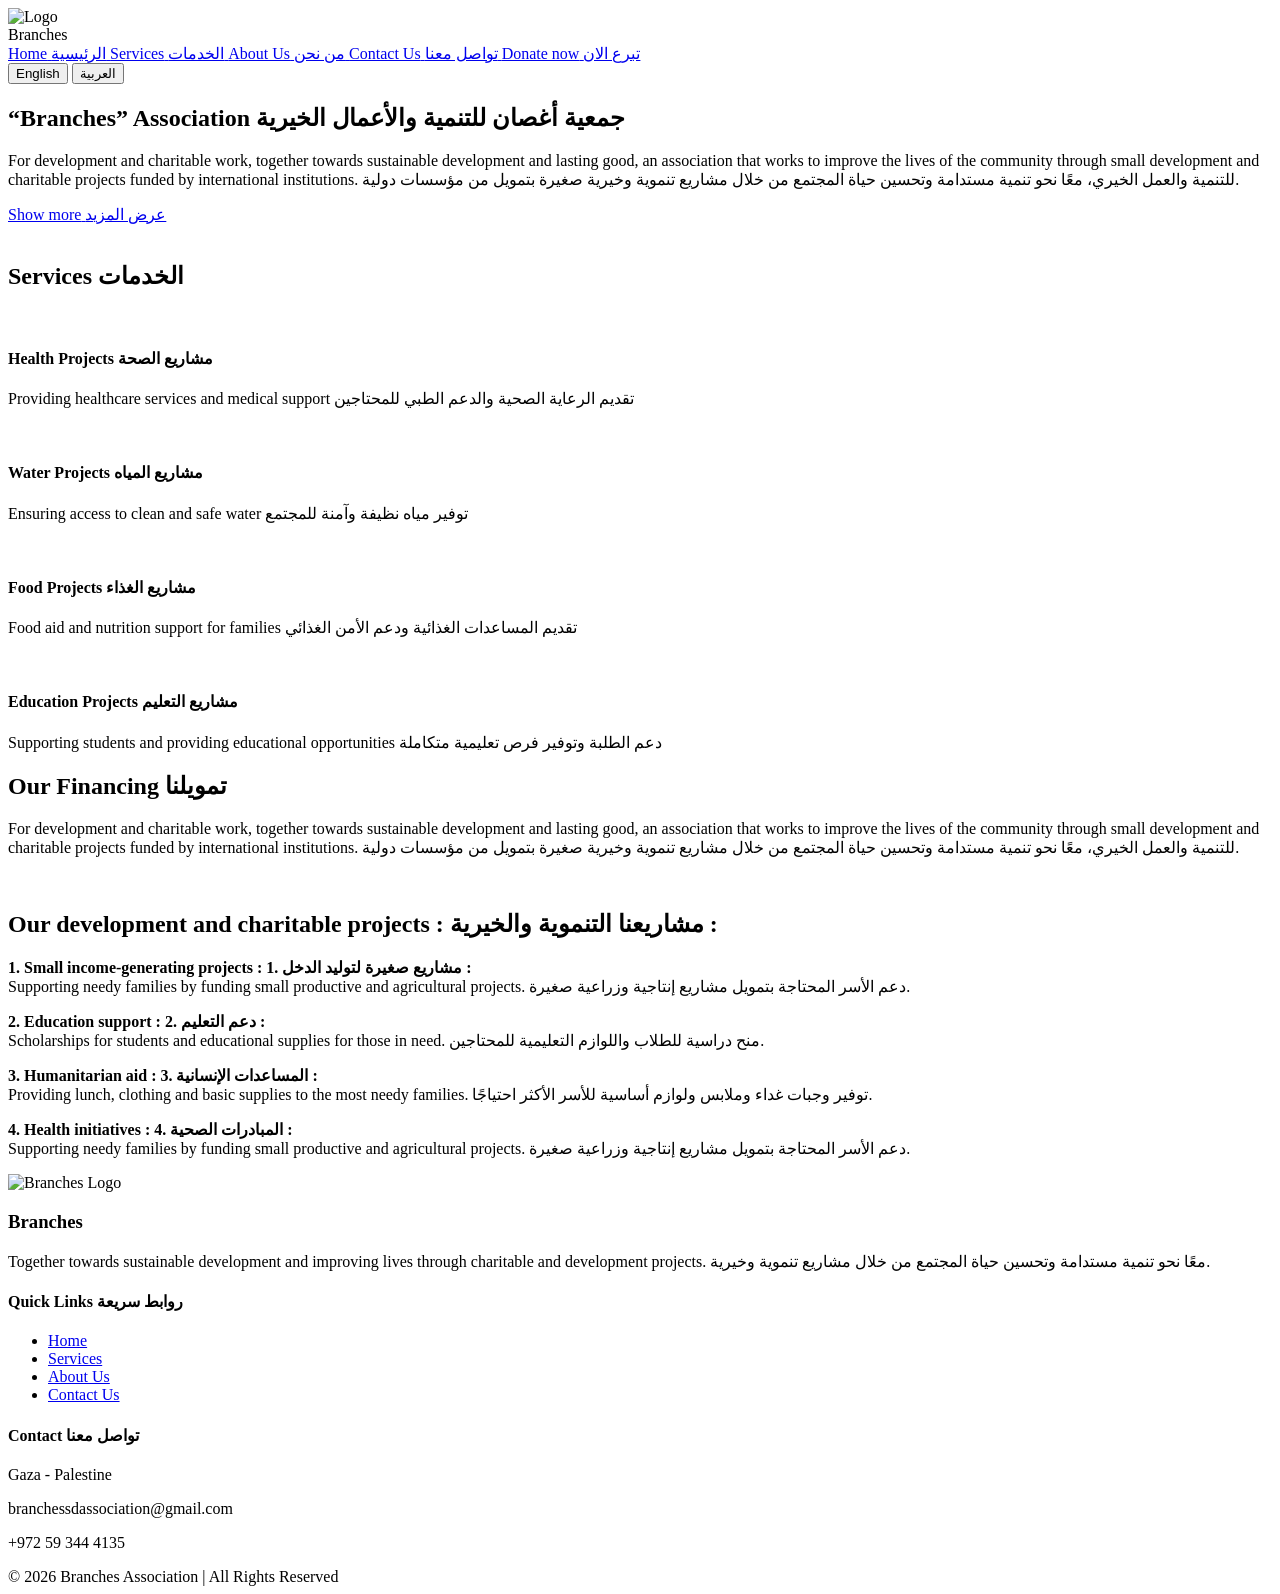
==== index.html @ fd6f0375 "Add files via upload" ====
<!DOCTYPE html>
<html lang="en">
<head>
  <meta charset="UTF-8">
  <title>Branches Association</title>
  <meta name="viewport" content="width=device-width, initial-scale=1.0">
  <meta name="description" content="For development and charitable work, together towards sustainable development and improving lives.">

  <link href="https://fonts.googleapis.com/css2?family=Poppins:wght@300;400;600&family=Cairo:wght@300;400;600&display=swap" rel="stylesheet">
  <link rel="stylesheet" href="./css/style.css">
  <link rel="stylesheet" href="./css/css.css">
</head>
<body>

 
  <header class="header">
    <div class="logo-area">
      <div class="logo-circle">
        <img src="./img/logo 3.png" alt="Logo">
      </div>
      <span class="site-name">Branches</span>
    </div>
    <nav>
      <a href="index.html">
        <span class="lang-en">Home</span>
        <span class="lang-ar">الرئيسية</span>
      </a>
      <a href="services.html">
        <span class="lang-en">Services</span>
        <span class="lang-ar">الخدمات</span>
      </a>
      <a href="AboutUs.html">
        <span class="lang-en">About Us</span>
        <span class="lang-ar">من نحن</span>
      </a>
      <a href="contacts.html">
        <span class="lang-en">Contact Us</span>
        <span class="lang-ar">تواصل معنا</span>
      </a>
      <a href="https://goto.gg/f/87057" target="_blank">
        <span class="lang-en">Donate now</span>
        <span class="lang-ar">تبرع الان</span>

      </a>
    </nav>
    <div class="header-btns">
      <button onclick="setLang('en')">English</button>
      <button onclick="setLang('ar')">العربية</button>
    </div>
  </header>


  <section class="hero">
    <div class="hero-text">
      <h1>
        <span class="lang-en">“Branches” Association</span>
        <span class="lang-ar">جمعية أغصان للتنمية والأعمال الخيرية</span>
      </h1>
      <p>
        <span class="lang-en">
          For development and charitable work, together towards sustainable development and lasting good, an association that works to improve the lives of the community through small development and charitable projects funded by international institutions.
        </span>
        <span class="lang-ar">
          للتنمية والعمل الخيري، معًا نحو تنمية مستدامة وتحسين حياة المجتمع من خلال مشاريع تنموية وخيرية صغيرة بتمويل من مؤسسات دولية.
        </span>
      </p>
      <div class="button">
        <a href="AboutUs.html">
          <span class="lang-en">Show more</span>
          <span class="lang-ar">عرض المزيد</span>
        </a>
      </div>
    </div>
    <div class="hero-img">
      <img src="img/ph7.png" alt="">
    </div>
  </section>

 
  <section class="services">
    <h2>
      <span class="lang-en">Services</span>
      <span class="lang-ar">الخدمات</span>
    </h2>
  <div class="service-grid">
    <div class="service-card">
      <img src="./img/health.png" alt="">
      
        <h4>
          <span class="lang-en">Health Projects</span>
          <span class="lang-ar">مشاريع الصحة</span>
        </h4>
        <p>
          <span class="lang-en">Providing healthcare services and medical support</span>
          <span class="lang-ar">تقديم الرعاية الصحية والدعم الطبي للمحتاجين</span>
        </p>
      
      </div>
    
      <div class="service-card">
        <img src="./img/hq720.jpg" alt="">
      
        <h4>
          <span class="lang-en">Water Projects</span>
          <span class="lang-ar">مشاريع المياه</span>
        </h4>
        <p>
          <span class="lang-en">Ensuring access to clean and safe water</span>
          <span class="lang-ar">توفير مياه نظيفة وآمنة للمجتمع</span>
        </p>
      
      </div>

      <div class="service-card">
        <img src="./img/ph2.png" alt="">
      
        <h4>
          <span class="lang-en">Food Projects</span>
          <span class="lang-ar">مشاريع الغذاء</span>
        </h4>
        <p>
          <span class="lang-en">Food aid and nutrition support for families</span>
          <span class="lang-ar">تقديم المساعدات الغذائية ودعم الأمن الغذائي</span>
        </p>
      
      </div>

      <div class="service-card">
        <img src="./img/edu_img.png" alt="">
      
        <h4>
          <span class="lang-en">Education Projects</span>
          <span class="lang-ar">مشاريع التعليم</span>
        </h4>
        <p>
          <span class="lang-en">Supporting students and providing educational opportunities</span>
          <span class="lang-ar">دعم الطلبة وتوفير فرص تعليمية متكاملة</span>
        </p>
      
      </div>
    </div>
  </section>


  <section class="financing">
    <div class="fin-text">
      <h2>
        <span class="lang-en">Our Financing</span>
        <span class="lang-ar">تمويلنا</span>
      </h2>
      <p>
        <span class="lang-en">For development and charitable work, together towards sustainable development and lasting good, an association that works to improve the lives of the community through small development and charitable projects funded by international institutions.</span>
        <span class="lang-ar">للتنمية والعمل الخيري، معًا نحو تنمية مستدامة وتحسين حياة المجتمع من خلال مشاريع تنموية وخيرية صغيرة بتمويل من مؤسسات دولية.</span>
      </p>
    </div>
    <div class="fin-img">
      <img src="img/ph7.png" class="circle-img" alt="">
    </div>
  </section>

  
  

  
  <section class="projects-section">
    <h2>
      <span class="lang-en">Our development and charitable projects :</span>
      <span class="lang-ar">مشاريعنا التنموية والخيرية :</span>
    </h2>
    <div class="projects">
      <div class="project-box left">
        <p>
          <strong>
            <span class="lang-en">1. Small income-generating projects :</span>
            <span class="lang-ar">1. مشاريع صغيرة لتوليد الدخل :</span>
          </strong><br>
          <span class="lang-en">Supporting needy families by funding small productive and agricultural projects.</span>
          <span class="lang-ar">دعم الأسر المحتاجة بتمويل مشاريع إنتاجية وزراعية صغيرة.</span>
        </p>
      </div>

      <div class="project-box right">
        <p>
          <strong>
            <span class="lang-en">2. Education support :</span>
            <span class="lang-ar">2. دعم التعليم :</span>
          </strong><br>
          <span class="lang-en">Scholarships for students and educational supplies for those in need.</span>
          <span class="lang-ar">منح دراسية للطلاب واللوازم التعليمية للمحتاجين.</span>
        </p>
      </div>

      <div class="project-box left">
        <p>
          <strong>
            <span class="lang-en">3. Humanitarian aid :</span>
            <span class="lang-ar">3. المساعدات الإنسانية :</span>
          </strong><br>
          <span class="lang-en">Providing lunch, clothing and basic supplies to the most needy families.</span>
          <span class="lang-ar">توفير وجبات غداء وملابس ولوازم أساسية للأسر الأكثر احتياجًا.</span>
        </p>
      </div>

      <div class="project-box right">
        <p>
          <strong>
            <span class="lang-en">4. Health initiatives :</span>
            <span class="lang-ar">4. المبادرات الصحية :</span>
          </strong><br>
          <span class="lang-en">Supporting needy families by funding small productive and agricultural projects.</span>
          <span class="lang-ar">دعم الأسر المحتاجة بتمويل مشاريع إنتاجية وزراعية صغيرة.</span>
        </p>
      </div>
    </div>
  </section>

<footer class="main-footer">

  <div class="footer-container">

    <!-- Logo & About -->
    <div class="footer-col">
      <div class="footer-logo">
        <img src="./img/logo 3.png" alt="Branches Logo">
        <h3>Branches</h3>
      </div>
      <p>
        <span class="lang-en">
          Together towards sustainable development and improving lives through charitable and development projects.
        </span>
        <span class="lang-ar">
          معًا نحو تنمية مستدامة وتحسين حياة المجتمع من خلال مشاريع تنموية وخيرية.
        </span>
      </p>
    </div>

    <!-- Quick Links -->
    <div class="footer-col">
      <h4>
        <span class="lang-en">Quick Links</span>
        <span class="lang-ar">روابط سريعة</span>
      </h4>
      <ul>
        <li><a href="index.html">Home</a></li>
        <li><a href="services.html">Services</a></li>
        <li><a href="AboutUs.html">About Us</a></li>
        <li><a href="contacts.html">Contact Us</a></li>
      </ul>
    </div>

    <!-- Contact Info -->
    <div class="footer-col">
      <h4>
        <span class="lang-en">Contact</span>
        <span class="lang-ar">تواصل معنا</span>
      </h4>
      <p>Gaza - Palestine</p>
      <p>branchessdassociation@gmail.com</p>
      <p>+972 59 344 4135</p>
    </div>

   

  
  <div class="footer-bottom">
    © 2026 Branches Association | All Rights Reserved
  </div>

</footer>

  <script src="./js/lang.js"></script>
</body>
</html>
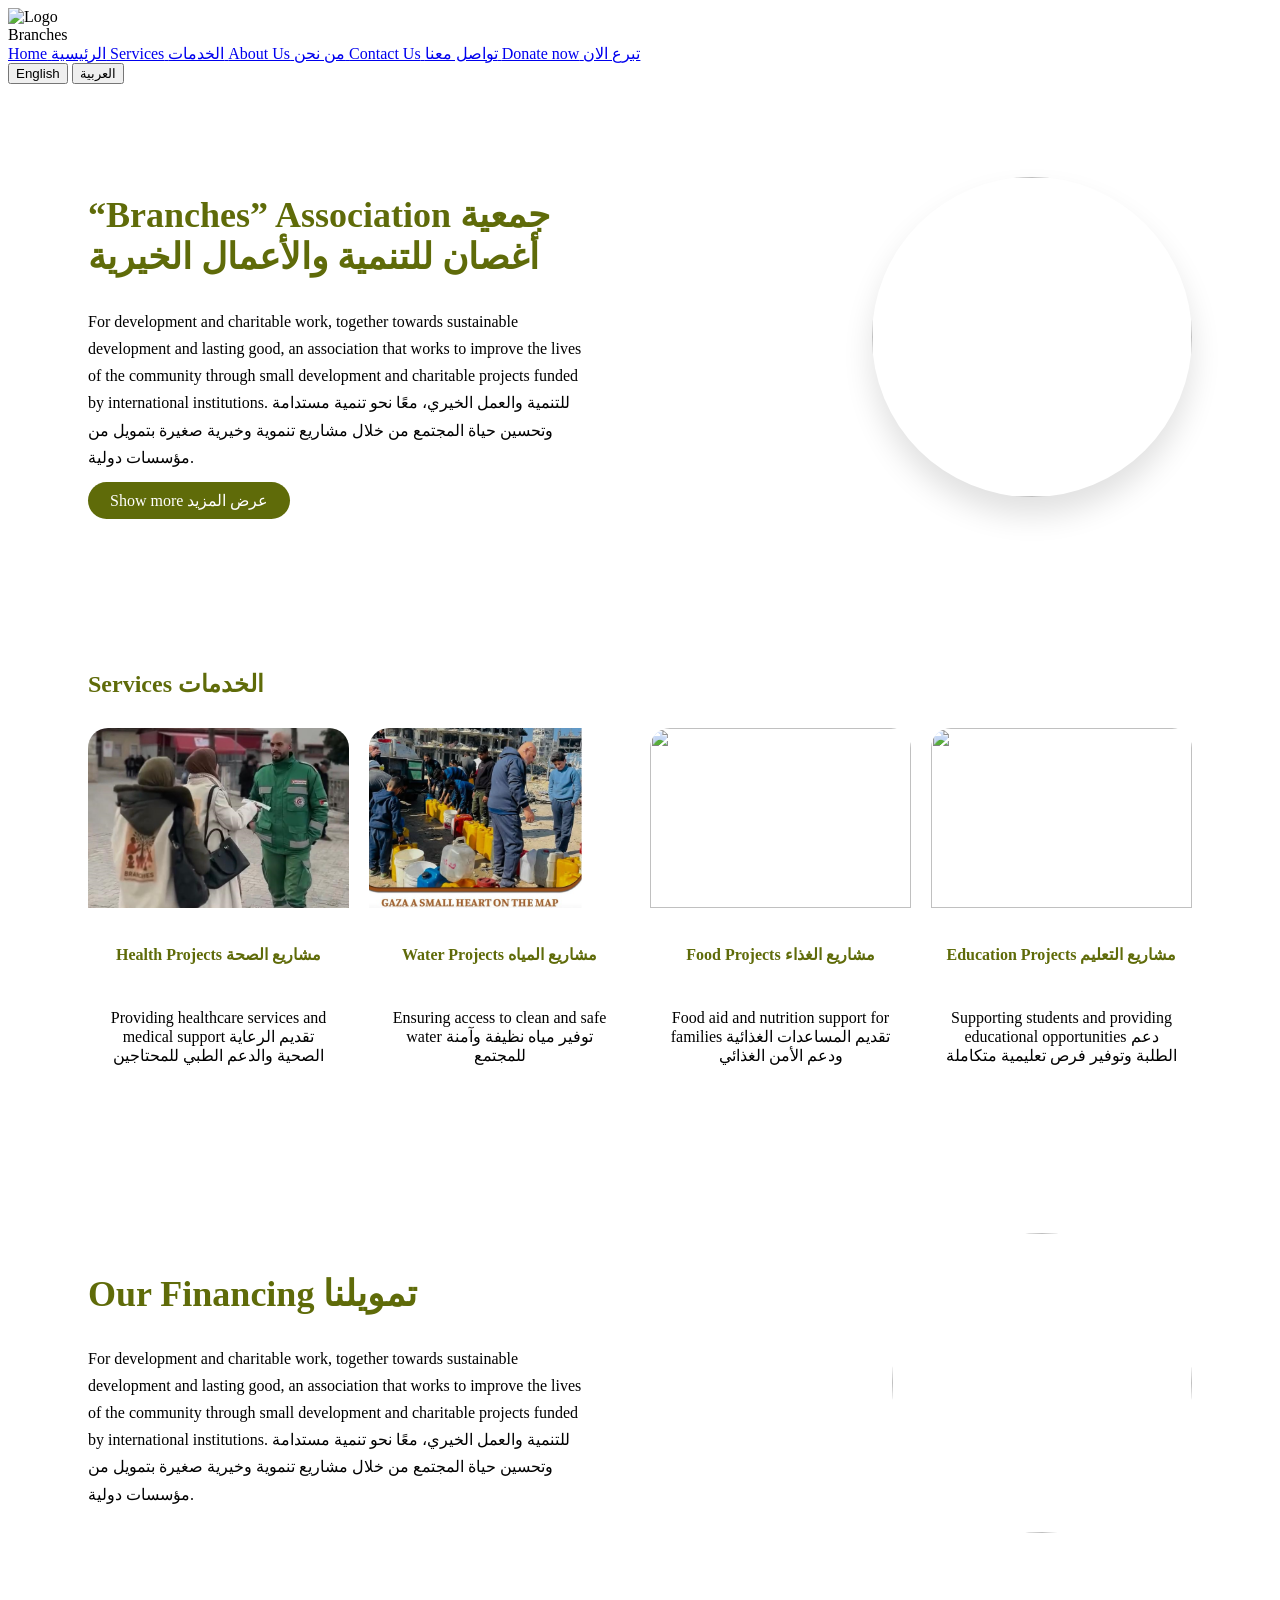
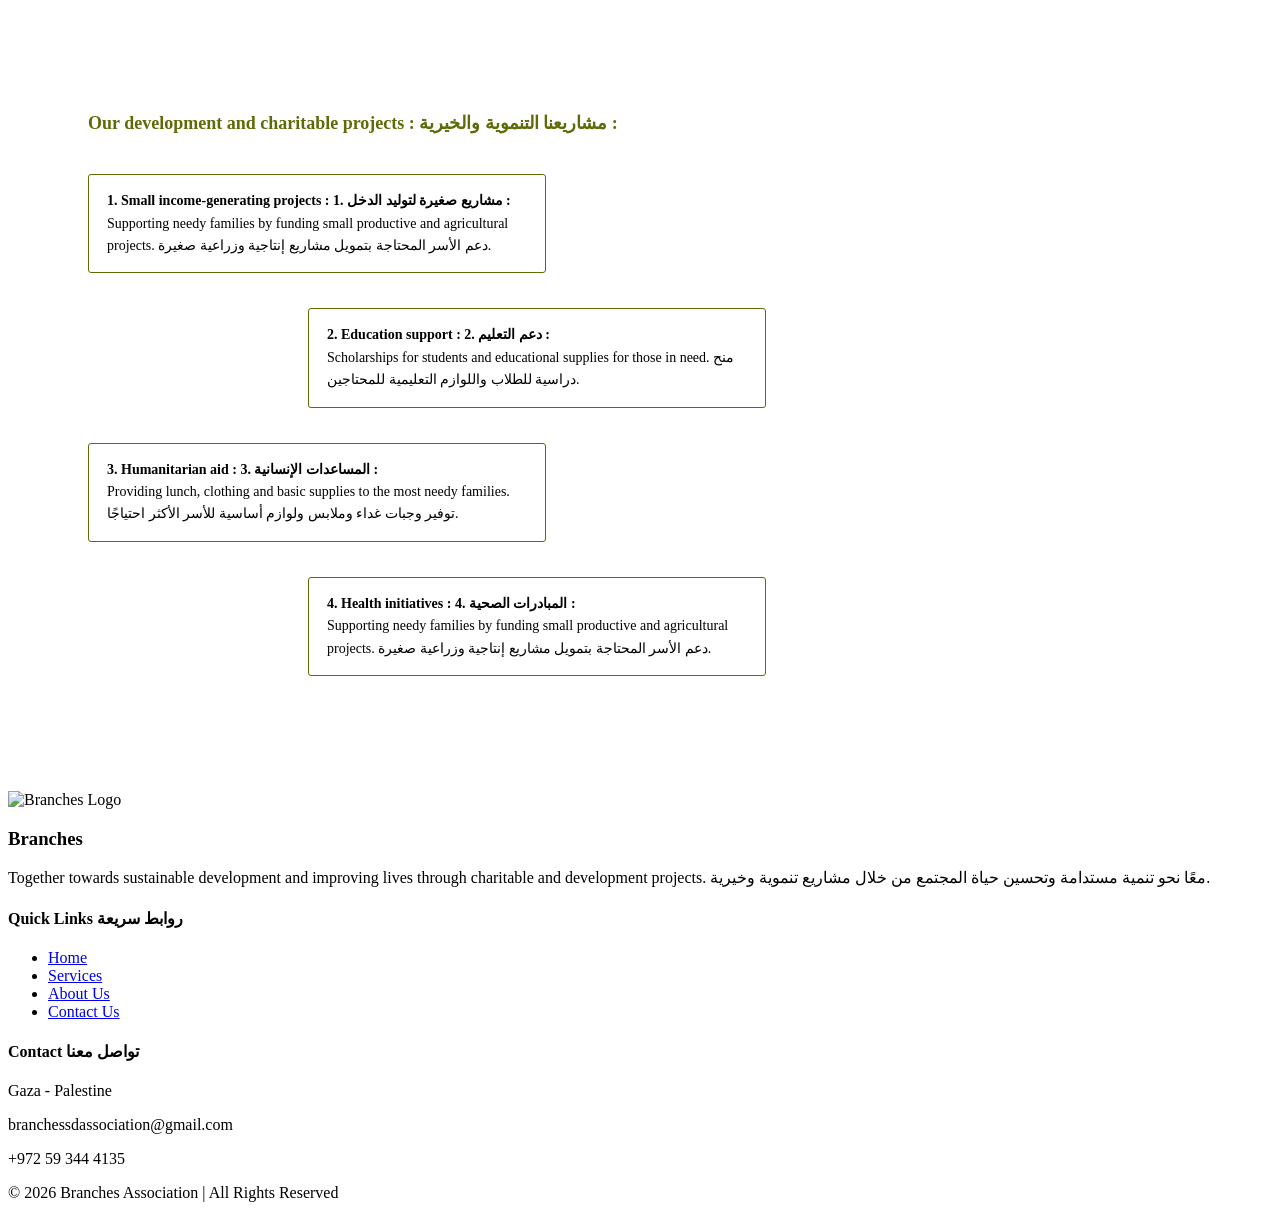
==== commit 7f1b40d7: "Update index.html" ====
--- a/index.html
+++ b/index.html
@@ -84,7 +84,7 @@
     </h2>
   <div class="service-grid">
     <div class="service-card">
-      <img src="./img/health.png" alt="">
+      <img src="./img/دكاترة.png" alt="">
       
         <h4>
           <span class="lang-en">Health Projects</span>
@@ -98,7 +98,7 @@
       </div>
     
       <div class="service-card">
-        <img src="./img/hq720.jpg" alt="">
+        <img src="./img/water.png" alt="">
       
         <h4>
           <span class="lang-en">Water Projects</span>
@@ -112,7 +112,7 @@
       </div>
 
       <div class="service-card">
-        <img src="./img/ph2.png" alt="">
+        <img src="./img/طرود.png" alt="">
       
         <h4>
           <span class="lang-en">Food Projects</span>
--- a/css/style.css
+++ b/css/style.css
@@ -0,0 +1,241 @@
+
+.hero {
+  display: flex;
+  justify-content: space-between;
+  align-items: center;
+  padding: 80px;
+}
+
+.hero-text {
+  width: 45%;
+}
+
+.hero-text h1 {
+  font-size: 36px;
+  color: #5F6B09;
+}
+.hero-img{
+  width: 48%;
+  display:flex;
+  justify-content:end;
+}
+
+.hero-img img{
+  width: 320px;
+  height: 320px;
+  border-radius: 50%;
+  object-fit: cover;
+  box-shadow: 0 18px 30px rgba(0,0,0,.12);
+}
+
+
+.hero-text p {
+  margin: 20px 0;
+  line-height: 1.7;
+}
+
+.hero-text button {
+  padding: 10px 22px;
+  background: #5F6B09;
+  color: #fff;
+  border: none;
+  border-radius: 25px;
+  cursor: pointer;
+}
+
+
+.services {
+  padding: 60px 80px;
+}
+
+.services h2 {
+  color: #5F6B09;
+  margin-bottom: 30px;
+}
+
+.services p {
+  padding: 12px;
+  text-align: center;
+}
+
+.service-grid {
+  display: grid;
+  grid-template-columns: repeat(4, 1fr);
+  gap: 20px;
+}
+
+.service-card {
+  background: #fff;
+  border-radius: 20px;
+  overflow: hidden;
+}
+
+.service-card img {
+  width: 100%;
+  height: 180px;
+  object-fit: cover;
+}
+
+.service-card h4 {
+  padding: 12px;
+  text-align: center;
+  color: #5F6B09;
+}
+.service-card:hover {
+  transform: translateY(-5px);
+}
+
+
+.financing {
+  display: flex;
+  justify-content: space-between;
+  align-items: center;
+  padding: 80px;
+  background: #fff;
+}
+
+.fin-text {
+  width: 45%;
+}
+
+.fin-text h2 {
+  font-size: 36px;
+  color: #5F6B09;
+}
+
+.fin-text p {
+  line-height: 1.7;
+  margin: 20px 0;
+}
+
+.fin-img img {
+  width: 300px;
+  height: 300px;
+  border-radius: 50%;
+  object-fit: cover;    
+}
+
+
+.button a {
+  padding: 10px 22px;
+  background: #5F6B09;
+  color: #fff;
+  border-color: #5F6B09;
+  border-radius: 25px;
+  align-items: center;
+  cursor: pointer;
+  text-decoration: none;
+}
+
+
+.projects-section {
+  background: #fff;
+  padding: 80px;
+  position: relative;
+}
+
+.projects-section h2 {
+  margin-bottom: 40px;
+  font-size: 18px;
+  color: #5F6B09;
+}
+
+.projects {
+  position: relative;
+}
+
+.project-box {
+  width: 420px;
+  padding: 15px 18px;
+  border: 1.5px solid #5F6B09;
+  border-radius: 3px;
+  background: #fff;
+  margin-bottom: 35px;
+  font-size: 14px;
+  line-height: 1.6;
+  height: auto;
+  overflow-wrap: break-word;
+  word-break: normal;
+}
+.project-box p {
+  margin: 0;
+  line-height: 1.6;
+}
+
+
+.project-box.left {
+  margin-left: 0;
+}
+
+.project-box.right {
+  margin-left: 220px;
+}
+@media (max-width: 768px) {
+
+ 
+  .hero,
+  .financing,
+  .services,
+  .projects-section {
+    padding: 30px 20px;
+  }
+
+  
+  .hero {
+    flex-direction: column;
+    text-align: center;
+  }
+
+  .hero-text {
+    width: 100%;
+  }
+
+  .hero-img {
+    width: 100%;
+    justify-content: center;
+    margin-top: 20px;
+  }
+
+  .hero-img img {
+    width: 220px;
+    height: 220px;
+  }
+
+
+  .service-grid {
+    grid-template-columns: repeat(1, 1fr);
+  }
+
+  .financing {
+    flex-direction: column;
+    text-align: center;
+  }
+
+  .fin-text {
+    width: 100%;
+  }
+
+  .fin-img {
+    margin-top: 20px;
+  }
+
+  .fin-img img {
+    width: 220px;
+    height: 220px;
+  }
+
+
+  .project-box {
+    width: 100%;
+    margin-left: 0 !important;
+    box-sizing: border-box;
+  }
+
+
+  .projects {
+    display: flex;
+    flex-direction: column;
+    gap: 15px;
+  }
+}
+
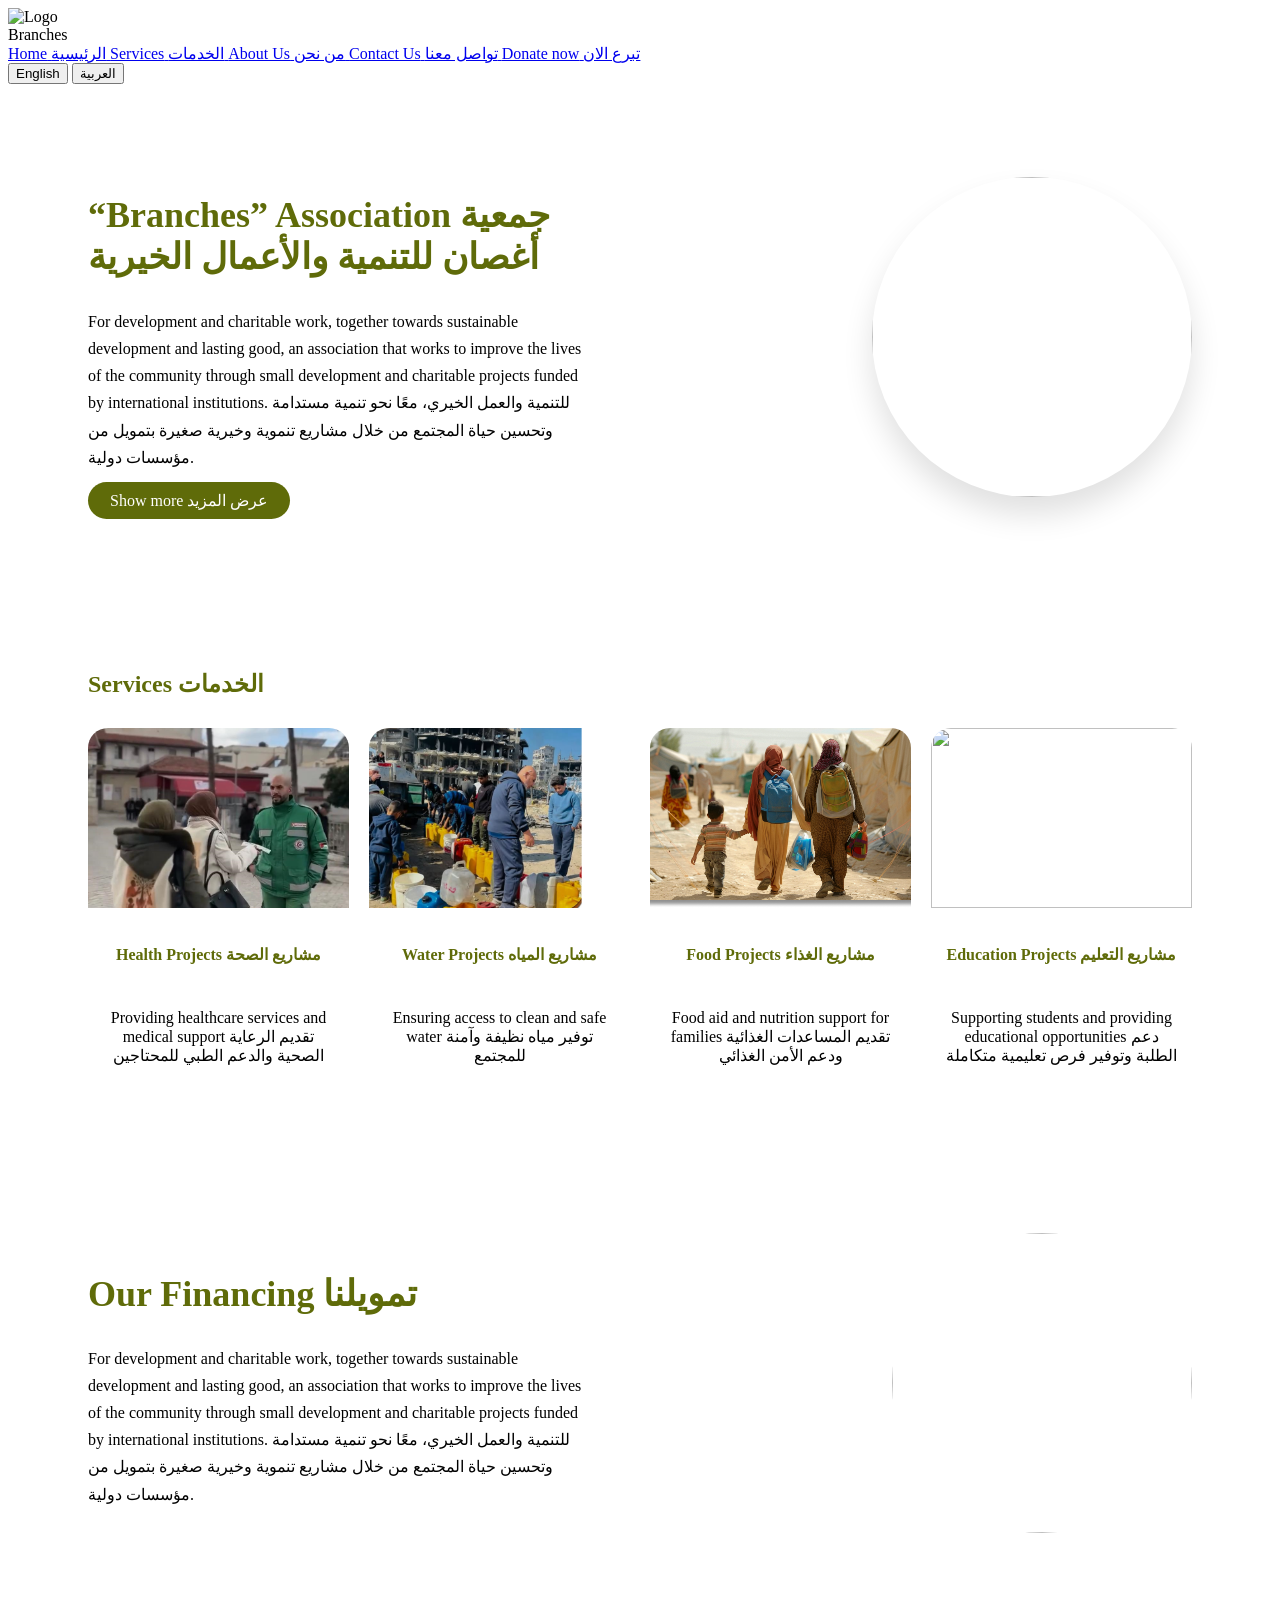
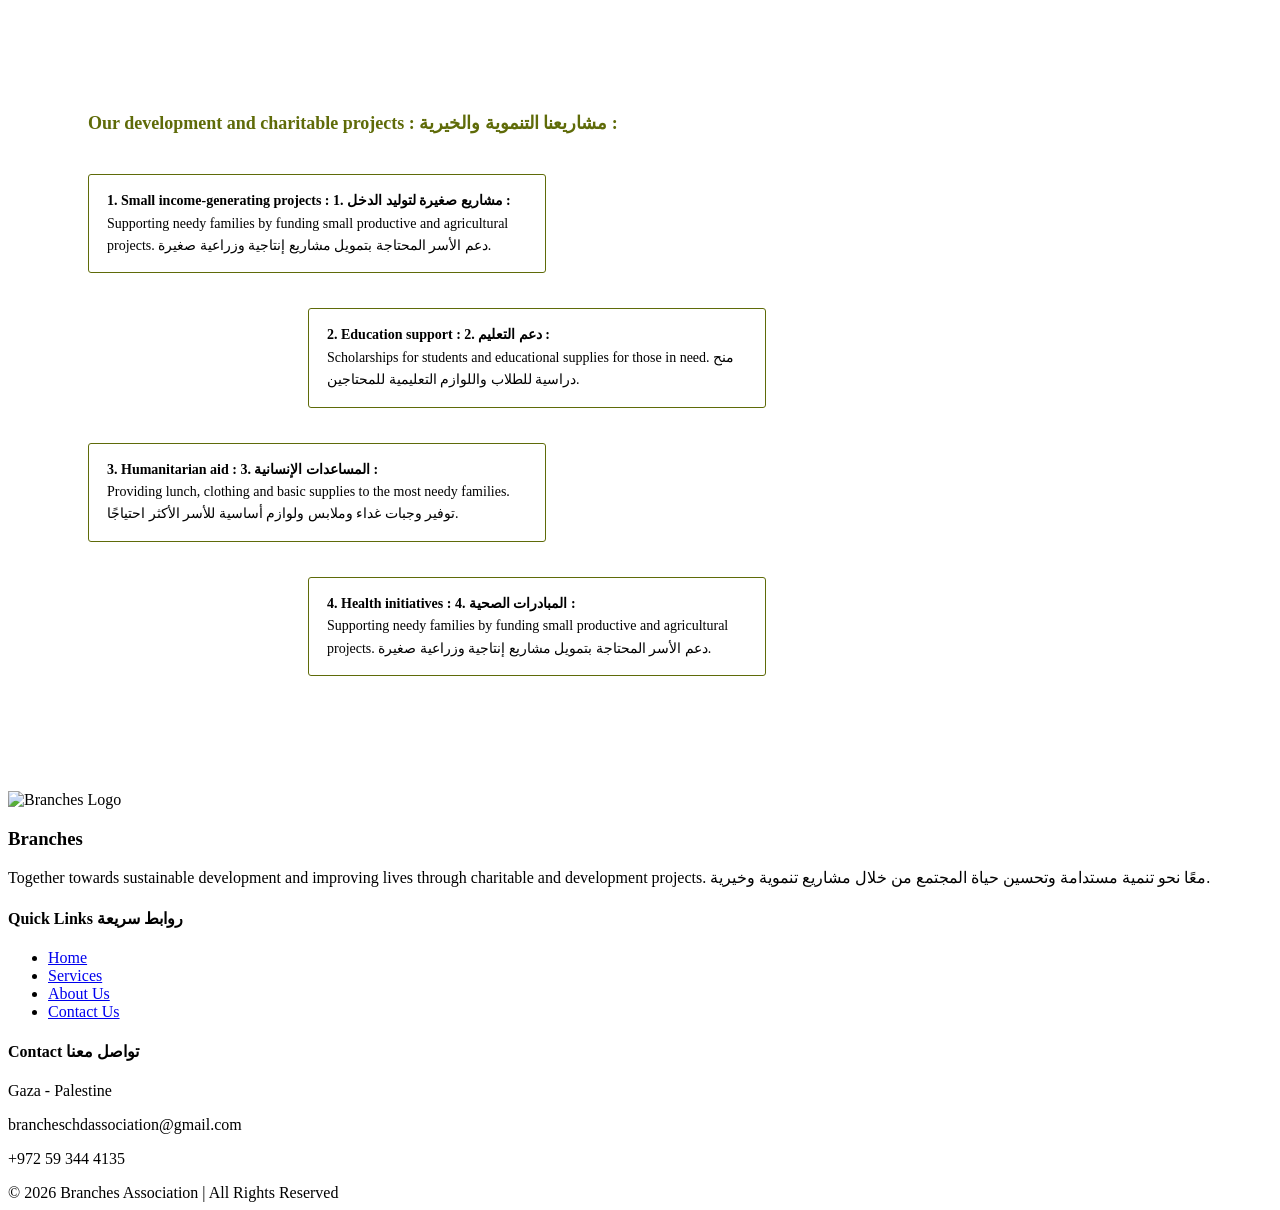
==== commit baf050bc: "Restore index.html with original content" ====
--- a/index.html
+++ b/index.html
@@ -37,7 +37,7 @@
         <span class="lang-en">Contact Us</span>
         <span class="lang-ar">تواصل معنا</span>
       </a>
-      <a href="https://goto.gg/f/87057" target="_blank">
+      <a href="www.paypal.com/ncp/payment/BLDSBXMTRG45C" target="_blank">
         <span class="lang-en">Donate now</span>
         <span class="lang-ar">تبرع الان</span>
 
@@ -112,7 +112,7 @@
       </div>
 
       <div class="service-card">
-        <img src="./img/طرود.png" alt="">
+        <img src="./img/ph3.png" alt="">
       
         <h4>
           <span class="lang-en">Food Projects</span>
@@ -255,7 +255,7 @@
         <span class="lang-ar">تواصل معنا</span>
       </h4>
       <p>Gaza - Palestine</p>
-      <p>branchessdassociation@gmail.com</p>
+      <p>brancheschdassociation@gmail.com</p>
       <p>+972 59 344 4135</p>
     </div>
 
--- a/css/style.css
+++ b/css/style.css
@@ -74,6 +74,7 @@
   width: 100%;
   height: 180px;
   object-fit: cover;
+  object-position: center 30%;
 }
 
 .service-card h4 {
@@ -235,7 +236,7 @@
   .projects {
     display: flex;
     flex-direction: column;
-    gap: 15px;
-  }
-}
-
+    align-items: center;
+  }
+}
+
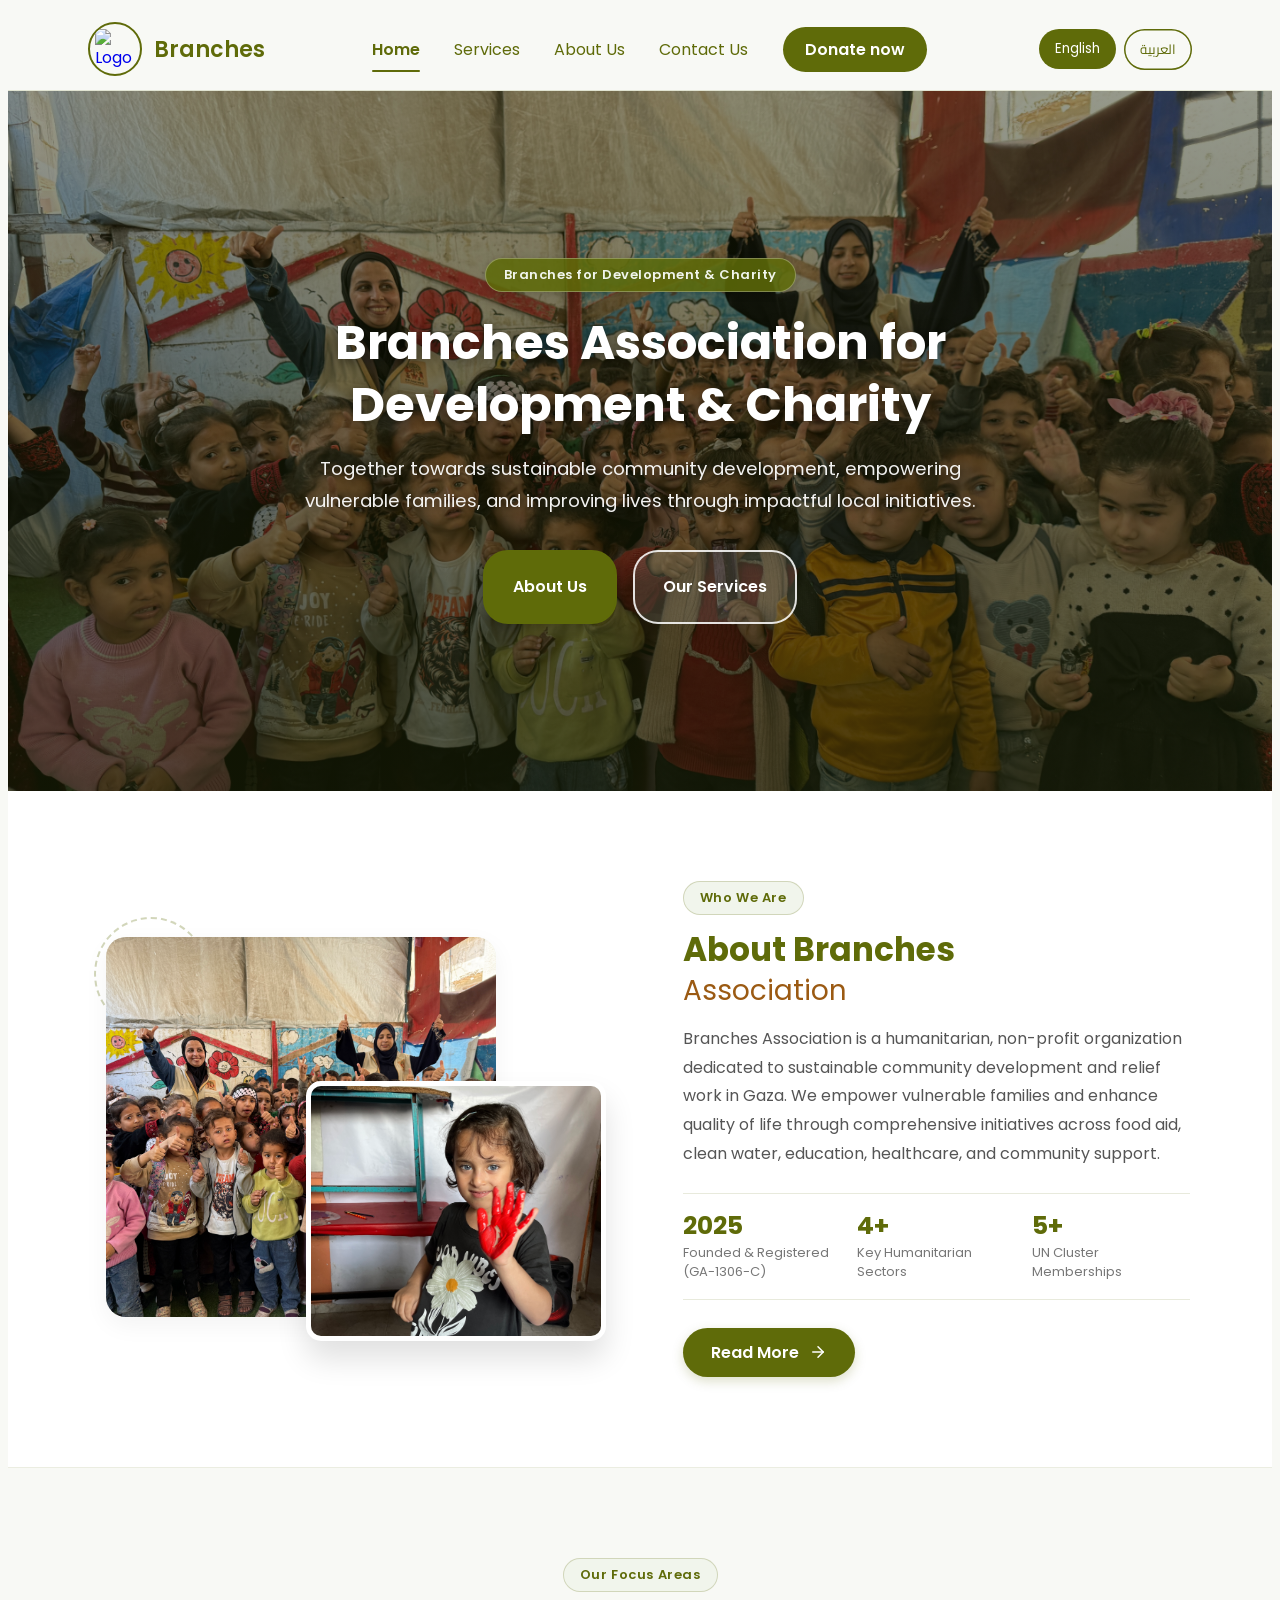
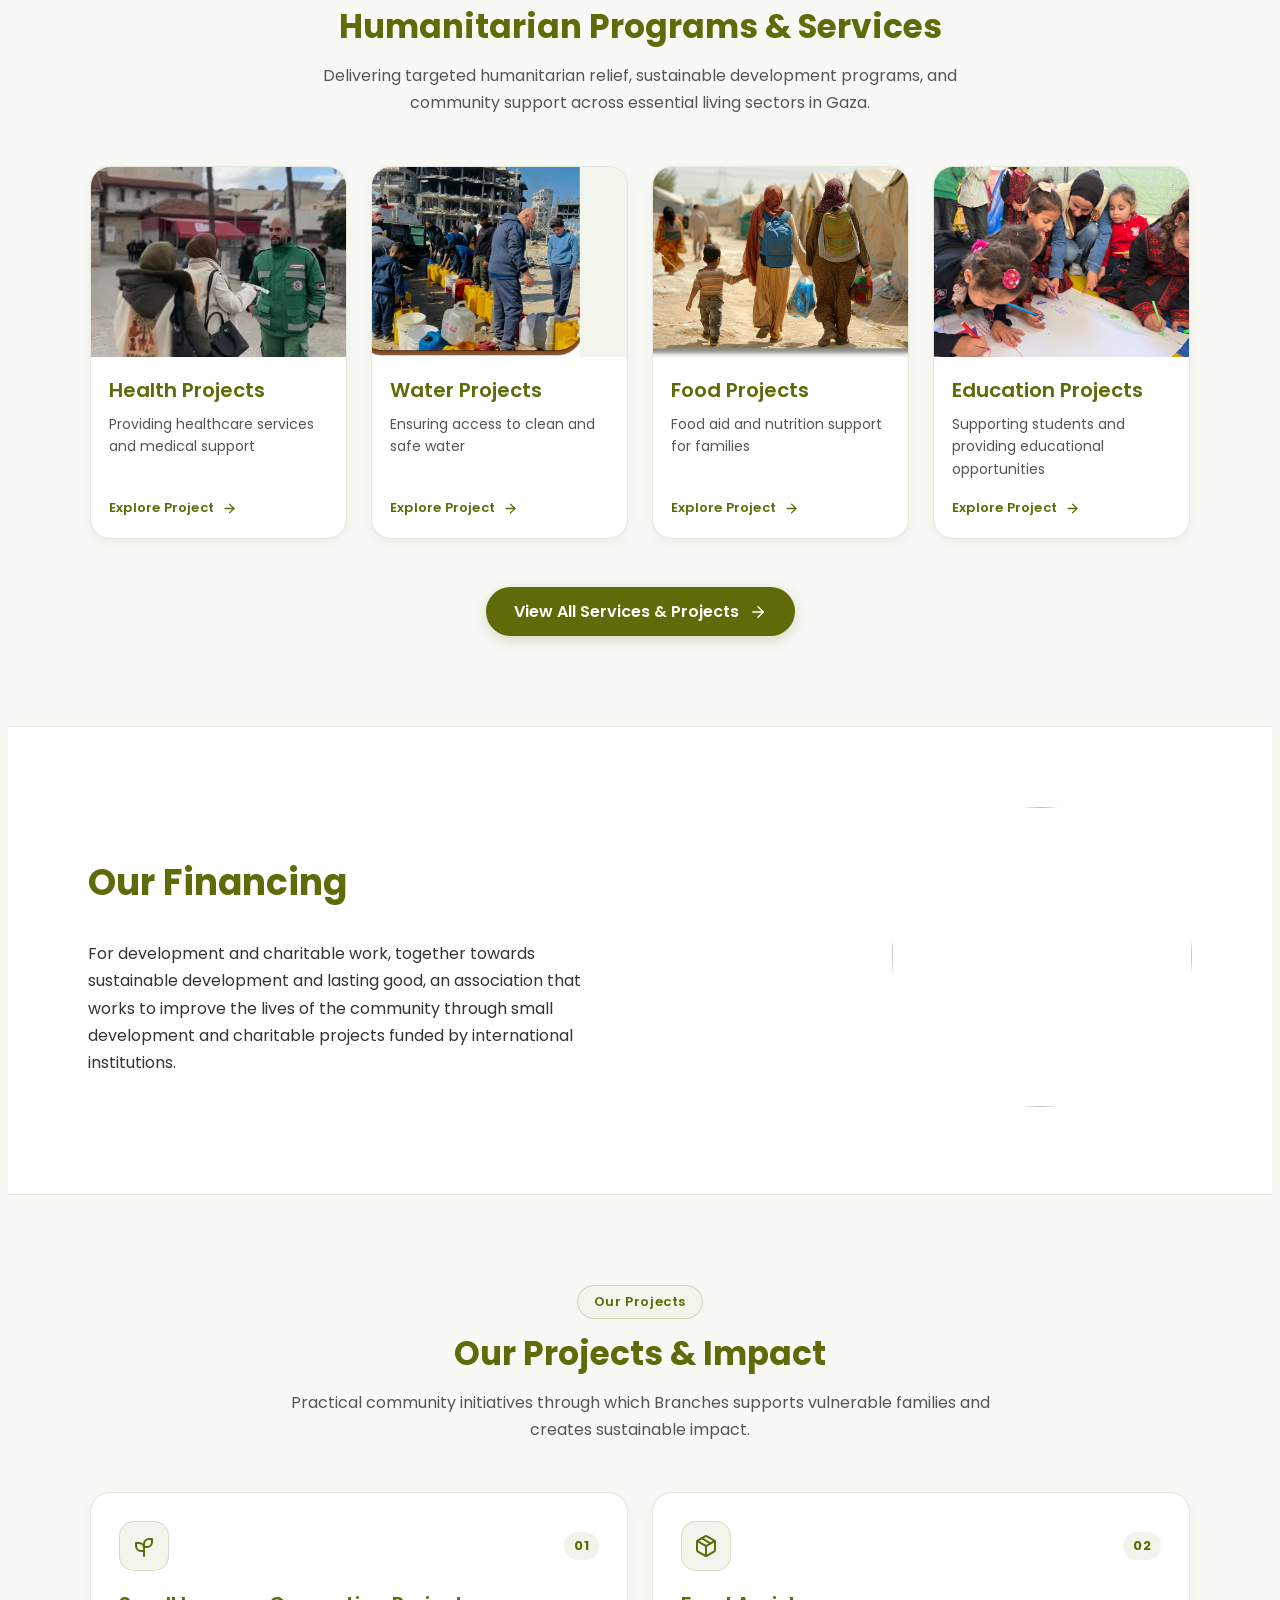
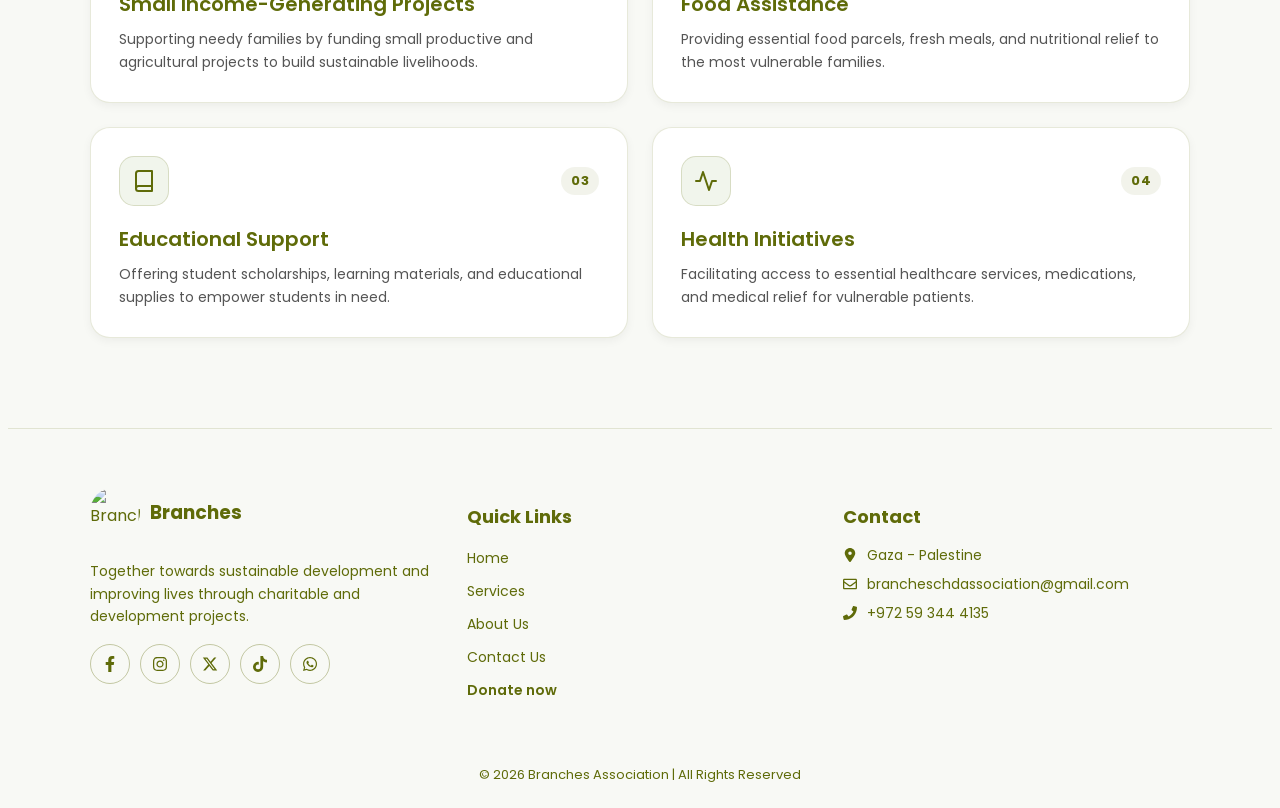
==== commit 917751b2: "Update website design and SEO" ====
--- a/index.html
+++ b/index.html
@@ -2,141 +2,282 @@
 <html lang="en">
 <head>
   <meta charset="UTF-8">
-  <title>Branches Association</title>
   <meta name="viewport" content="width=device-width, initial-scale=1.0">
-  <meta name="description" content="For development and charitable work, together towards sustainable development and improving lives.">
-
+  <script>(function(){try{var p=new URLSearchParams(window.location.search).get("lang");var l=p||localStorage.getItem("branch-lang");if(l==="ar"){var r=document.documentElement;r.classList.add("ar");r.lang="ar";r.dir="rtl";}}catch(e){}})();</script>
+  <title>Branches Association | جمعية أغصان للتنمية والأعمال الخيرية</title>
+  <meta name="description" content="Branches Association for Development & Charity | جمعية أغصان للتنمية والأعمال الخيرية - منظمة إنسانية غير ربحية في غزة تُعنى بالتنمية المجتمعية المستدامة، والأمن الغذائي، وسقيا الماء، والرعاية الصحية، والتعليم.">
+  <meta name="i18n-title" content="home.pageTitle">
+  <meta name="i18n-description" content="home.metaDesc">
+  <link rel="canonical" href="https://branchesassociation.org/">
+  <meta property="og:site_name" content="Branches Association | جمعية أغصان">
+  <meta property="og:type" content="website">
+  <meta property="og:title" content="Branches Association | جمعية أغصان للتنمية والأعمال الخيرية">
+  <meta property="og:description" content="Branches Association for Development & Charity | جمعية أغصان للتنمية والأعمال الخيرية - منظمة إنسانية غير ربحية في غزة تُعنى بالتنمية المجتمعية المستدامة، والأمن الغذائي، وسقيا الماء، والرعاية الصحية، والتعليم.">
+  <meta property="og:url" content="https://branchesassociation.org/">
+  <meta property="og:image" content="https://branchesassociation.org/img/cover.JPG">
+  <meta property="og:locale" content="en_US">
+  <meta property="og:locale:alternate" content="ar_AR">
+  <meta name="twitter:card" content="summary_large_image">
+  <meta name="twitter:title" content="Branches Association | جمعية أغصان للتنمية والأعمال الخيرية">
+  <meta name="twitter:description" content="Branches Association for Development & Charity | جمعية أغصان للتنمية والأعمال الخيرية - منظمة إنسانية غير ربحية في غزة تُعنى بالتنمية المجتمعية المستدامة، والأمن الغذائي، وسقيا الماء، والرعاية الصحية، والتعليم.">
+  <meta name="twitter:image" content="https://branchesassociation.org/img/cover.JPG">
+  <script type="application/ld+json">
+  {
+    "@context": "https://schema.org",
+    "@type": "NGO",
+    "name": "جمعية أغصان للتنمية والأعمال الخيرية",
+    "alternateName": [
+      "Branches Association for Development & Charity",
+      "Branches Association",
+      "جمعية أغصان الخيرية",
+      "جمعية أغصان"
+    ],
+    "url": "https://branchesassociation.org/",
+    "logo": "https://branchesassociation.org/img/logo%203.png",
+    "image": "https://branchesassociation.org/img/cover.JPG",
+    "description": "جمعية أغصان للتنمية والأعمال الخيرية هي منظمة إنسانية غير ربحية في غزة تُعنى بالتنمية المجتمعية المستدامة، والأمن الغذائي، وسقيا الماء، والرعاية الصحية، والتعليم.",
+    "identifier": "GA-1306-C",
+    "address": {
+      "@type": "PostalAddress",
+      "addressLocality": "Gaza",
+      "addressCountry": "PS"
+    },
+    "contactPoint": {
+      "@type": "ContactPoint",
+      "telephone": "+972593444135",
+      "contactType": "customer service",
+      "email": "brancheschdassociation@gmail.com",
+      "availableLanguage": [
+        "Arabic",
+        "English"
+      ]
+    },
+    "sameAs": [
+      "https://www.facebook.com/share/19aG3vUE1x/",
+      "https://www.instagram.com/branches_association?stkn=b2tjM2p0ZTFiY21u",
+      "https://x.com/AghsanOrg",
+      "https://www.tiktok.com/@branches_association?_r=1&_t=ZS-99Ybbs7lwc0",
+      "https://wa.me/972593444135"
+    ]
+  }
+  </script>
+  <meta name="google-site-verification" content="qRhqUKZ_vx1dtcZN_kAPUYA4Mtifd-S9Az-sktMlxAY" />
   <link href="https://fonts.googleapis.com/css2?family=Poppins:wght@300;400;600&family=Cairo:wght@300;400;600&display=swap" rel="stylesheet">
   <link rel="stylesheet" href="./css/style.css">
   <link rel="stylesheet" href="./css/css.css">
+  <link rel="apple-touch-icon" sizes="180x180" href="favicon/apple-touch-icon.png">
+<link rel="icon" type="image/png" sizes="32x32" href="favicon/favicon-32x32.png">
+<link rel="icon" type="image/png" sizes="16x16" href="favicon/favicon-16x16.png">
+<link rel="icon" href="favicon/favicon.ico">
+<link rel="manifest" href="favicon/site.webmanifest">
+
 </head>
-<body>
+<body>
+  <noscript>
+    <div style="padding: 12px 20px; background: #fdfaf6; border-bottom: 1px solid #e2d9cf; text-align: center; font-family: 'Cairo', 'Segoe UI', Tahoma, sans-serif; font-size: 14px; color: #2d3748; line-height: 1.6;" dir="rtl">
+      <strong>جمعية أغصان للتنمية والأعمال الخيرية (Branches Association for Development &amp; Charity)</strong>
+      <p style="margin: 4px 0 0;">منظمة إنسانية غير ربحية في غزة تُعنى بالتنمية المجتمعية المستدامة، والأمن الغذائي، وسقيا الماء، والرعاية الصحية، والتعليم. تأسست ورُخّصت برقم GA-1306-C.</p>
+    </div>
+  </noscript>
 
  
   <header class="header">
-    <div class="logo-area">
-      <div class="logo-circle">
-        <img src="./img/logo 3.png" alt="Logo">
-      </div>
+  <div class="logo-area">
+    <a class="logo-link" href="index.html" aria-current="page" aria-label="Branches Association">
+      <span class="logo-circle"><img src="./img/logo 3.png" alt="Logo"></span>
       <span class="site-name">Branches</span>
-    </div>
-    <nav>
-      <a href="index.html">
-        <span class="lang-en">Home</span>
-        <span class="lang-ar">الرئيسية</span>
-      </a>
-      <a href="services.html">
-        <span class="lang-en">Services</span>
-        <span class="lang-ar">الخدمات</span>
-      </a>
-      <a href="AboutUs.html">
-        <span class="lang-en">About Us</span>
-        <span class="lang-ar">من نحن</span>
-      </a>
-      <a href="contacts.html">
-        <span class="lang-en">Contact Us</span>
-        <span class="lang-ar">تواصل معنا</span>
-      </a>
-      <a href="www.paypal.com/ncp/payment/BLDSBXMTRG45C" target="_blank">
-        <span class="lang-en">Donate now</span>
-        <span class="lang-ar">تبرع الان</span>
-
-      </a>
-    </nav>
-    <div class="header-btns">
-      <button onclick="setLang('en')">English</button>
-      <button onclick="setLang('ar')">العربية</button>
-    </div>
-  </header>
-
-
-  <section class="hero">
-    <div class="hero-text">
-      <h1>
-        <span class="lang-en">“Branches” Association</span>
-        <span class="lang-ar">جمعية أغصان للتنمية والأعمال الخيرية</span>
-      </h1>
-      <p>
-        <span class="lang-en">
-          For development and charitable work, together towards sustainable development and lasting good, an association that works to improve the lives of the community through small development and charitable projects funded by international institutions.
-        </span>
-        <span class="lang-ar">
-          للتنمية والعمل الخيري، معًا نحو تنمية مستدامة وتحسين حياة المجتمع من خلال مشاريع تنموية وخيرية صغيرة بتمويل من مؤسسات دولية.
-        </span>
-      </p>
-      <div class="button">
-        <a href="AboutUs.html">
-          <span class="lang-en">Show more</span>
-          <span class="lang-ar">عرض المزيد</span>
+    </a>
+  </div>
+  <nav id="site-nav" class="site-nav" aria-label="Main">
+    <a href="index.html" aria-current="page" data-i18n="nav.home">Home</a>
+    <a href="services.html" data-i18n="nav.services">Services</a>
+    <a href="AboutUs.html" data-i18n="nav.about">About Us</a>
+    <a href="contacts.html" data-i18n="nav.contact">Contact Us</a>
+    <a class="donate-link" href="https://app.binance.com/uni-qr/cpro/Square-Creator-c798892e44804?l=en&r=LKZ0QGRT&uc=app_square_share_link&us=copylink" target="_blank" rel="noopener noreferrer" data-i18n="nav.donate">Donate now</a>
+  </nav>
+  <div class="header-actions">
+    <div class="header-btns" role="group" aria-label="Language">
+      <button type="button" data-lang="en" aria-pressed="false" onclick="setLang('en')">English</button>
+      <button type="button" data-lang="ar" aria-pressed="false" onclick="setLang('ar')" lang="ar">&#x627;&#x644;&#x639;&#x631;&#x628;&#x64A;&#x629;</button>
+    </div>
+    <button type="button" class="nav-toggle" aria-expanded="false" aria-controls="site-nav" aria-label="Menu" data-i18n-aria="common.menu">
+      <span class="nav-toggle-bar"></span>
+      <span class="nav-toggle-bar"></span>
+      <span class="nav-toggle-bar"></span>
+    </button>
+  </div>
+</header>
+
+
+  <!-- Hero / Cover Section -->
+  <section class="hero" aria-labelledby="hero-title">
+    <div class="hero-media">
+      <!-- Temporary cover placeholder: replace src="img/hero-cover.jpg" or overwrite img/hero-cover.jpg with your cover photo -->
+      <img src="img/cover.JPG" alt="Branches Association Cover" class="hero-cover-img" fetchpriority="high">
+      <div class="hero-overlay" aria-hidden="true"></div>
+    </div>
+    <div class="hero-container">
+      <div class="hero-content">
+        <span class="hero-badge" data-i18n="home.hero.badge">Branches for Development &amp; Charity</span>
+        <h1 id="hero-title" class="hero-title" data-i18n="home.hero.title">Branches Association for Development &amp; Charity</h1>
+        <p class="hero-desc" data-i18n="home.hero.desc">Together towards sustainable community development, empowering vulnerable families, and improving lives through impactful local initiatives.</p>
+        <div class="hero-actions">
+          <a href="AboutUs.html" class="hero-btn hero-btn-primary" data-i18n="home.hero.ctaAbout">About Us</a>
+          <a href="services.html" class="hero-btn hero-btn-secondary" data-i18n="home.hero.ctaServices">Our Services</a>
+        </div>
+      </div>
+    </div>
+  </section>
+
+  <!-- About Branches Section -->
+  <section class="about-section" id="about-us" aria-labelledby="about-heading">
+    <div class="about-container">
+      <!-- Image Side -->
+      <div class="about-images">
+        <!-- Easily replaceable image paths: img/ph1.png and img/ph4.png -->
+        <div class="about-img-frame about-img-primary">
+          <img src="./img/cover.JPG" alt="Branches Association Field Work" data-i18n-alt="home.about.imgPrimaryAlt" loading="lazy">
+        </div>
+        <div class="about-img-frame about-img-secondary">
+          <img src="./img/about2.JPG" alt="Community Relief and Education" data-i18n-alt="home.about.imgSecondaryAlt" loading="lazy">
+        </div>
+        <div class="about-pattern-accent" aria-hidden="true"></div>
+      </div>
+
+      <!-- Content Side -->
+      <div class="about-content">
+        <span class="about-badge" data-i18n="home.about.badge">Who We Are</span>
+        <h2 id="about-heading" class="about-heading">
+          <span class="about-heading-main" data-i18n="home.about.title">About Branches</span>
+          <span class="about-heading-sub" data-i18n="home.about.subtitle">Association</span>
+        </h2>
+        <p class="about-description" data-i18n="home.about.desc">
+          Branches Association is a humanitarian, non-profit organization dedicated to sustainable community development and relief work in Gaza. We empower vulnerable families and enhance quality of life through comprehensive initiatives across food aid, clean water, education, healthcare, and community support.
+        </p>
+
+        <!-- Factual Highlights -->
+        <div class="about-highlights">
+          <div class="highlight-item">
+            <span class="highlight-number">2025</span>
+            <span class="highlight-label" data-i18n="home.about.highlightFounded">Founded &amp; Registered (GA-1306-C)</span>
+          </div>
+          <div class="highlight-item">
+            <span class="highlight-number">4+</span>
+            <span class="highlight-label" data-i18n="home.about.highlightSectors">Key Humanitarian Sectors</span>
+          </div>
+          <div class="highlight-item">
+            <span class="highlight-number">5+</span>
+            <span class="highlight-label" data-i18n="home.about.highlightClusters">UN Cluster Memberships</span>
+          </div>
+        </div>
+
+        <div class="about-action">
+          <a href="AboutUs.html" class="about-readmore">
+            <span data-i18n="home.about.readMore">Read More</span>
+            <svg class="about-arrow" viewBox="0 0 24 24" fill="none" stroke="currentColor" stroke-width="2" stroke-linecap="round" stroke-linejoin="round" aria-hidden="true">
+              <line x1="5" y1="12" x2="19" y2="12"></line>
+              <polyline points="12 5 19 12 12 19"></polyline>
+            </svg>
+          </a>
+        </div>
+      </div>
+    </div>
+  </section>
+
+  <!-- Services Section -->
+  <section class="services" id="services" aria-labelledby="services-heading">
+    <div class="services-container">
+      <!-- Section Header -->
+      <div class="services-header">
+        <span class="services-badge" data-i18n="home.services.badge">Our Focus Areas</span>
+        <h2 id="services-heading" class="services-title" data-i18n="home.services.title">Humanitarian Programs &amp; Services</h2>
+        <p class="services-desc" data-i18n="home.services.desc">Delivering targeted humanitarian relief, sustainable development programs, and community support across essential living sectors in Gaza.</p>
+      </div>
+
+      <!-- Service Cards Grid -->
+      <div class="service-grid">
+        <!-- Health Card -->
+        <a href="health_project.html" class="service-card" aria-label="Health Projects">
+          <div class="service-card-media">
+            <img src="./img/دكاترة.png" alt="Health Projects" data-i18n-alt="cards.health.title" loading="lazy">
+          </div>
+          <div class="service-card-body">
+            <h3 class="service-card-title" data-i18n="cards.health.title">Health Projects</h3>
+            <p class="service-card-desc" data-i18n="cards.health.desc">Providing healthcare services and medical support</p>
+            <span class="service-card-action">
+              <span data-i18n="home.services.explore">Explore Project</span>
+              <svg class="service-card-arrow" viewBox="0 0 24 24" fill="none" stroke="currentColor" stroke-width="2" stroke-linecap="round" stroke-linejoin="round" aria-hidden="true">
+                <line x1="5" y1="12" x2="19" y2="12"></line>
+                <polyline points="12 5 19 12 12 19"></polyline>
+              </svg>
+            </span>
+          </div>
         </a>
-      </div>
-    </div>
-    <div class="hero-img">
-      <img src="img/ph7.png" alt="">
-    </div>
-  </section>
-
- 
-  <section class="services">
-    <h2>
-      <span class="lang-en">Services</span>
-      <span class="lang-ar">الخدمات</span>
-    </h2>
-  <div class="service-grid">
-    <div class="service-card">
-      <img src="./img/دكاترة.png" alt="">
-      
-        <h4>
-          <span class="lang-en">Health Projects</span>
-          <span class="lang-ar">مشاريع الصحة</span>
-        </h4>
-        <p>
-          <span class="lang-en">Providing healthcare services and medical support</span>
-          <span class="lang-ar">تقديم الرعاية الصحية والدعم الطبي للمحتاجين</span>
-        </p>
-      
-      </div>
-    
-      <div class="service-card">
-        <img src="./img/water.png" alt="">
-      
-        <h4>
-          <span class="lang-en">Water Projects</span>
-          <span class="lang-ar">مشاريع المياه</span>
-        </h4>
-        <p>
-          <span class="lang-en">Ensuring access to clean and safe water</span>
-          <span class="lang-ar">توفير مياه نظيفة وآمنة للمجتمع</span>
-        </p>
-      
-      </div>
-
-      <div class="service-card">
-        <img src="./img/ph3.png" alt="">
-      
-        <h4>
-          <span class="lang-en">Food Projects</span>
-          <span class="lang-ar">مشاريع الغذاء</span>
-        </h4>
-        <p>
-          <span class="lang-en">Food aid and nutrition support for families</span>
-          <span class="lang-ar">تقديم المساعدات الغذائية ودعم الأمن الغذائي</span>
-        </p>
-      
-      </div>
-
-      <div class="service-card">
-        <img src="./img/edu_img.png" alt="">
-      
-        <h4>
-          <span class="lang-en">Education Projects</span>
-          <span class="lang-ar">مشاريع التعليم</span>
-        </h4>
-        <p>
-          <span class="lang-en">Supporting students and providing educational opportunities</span>
-          <span class="lang-ar">دعم الطلبة وتوفير فرص تعليمية متكاملة</span>
-        </p>
-      
+
+        <!-- Water Card -->
+        <a href="water_project.html" class="service-card" aria-label="Water Projects">
+          <div class="service-card-media">
+            <img src="./img/water.png" alt="Water Projects" data-i18n-alt="cards.water.title" loading="lazy">
+          </div>
+          <div class="service-card-body">
+            <h3 class="service-card-title" data-i18n="cards.water.title">Water Projects</h3>
+            <p class="service-card-desc" data-i18n="cards.water.desc">Ensuring access to clean and safe water</p>
+            <span class="service-card-action">
+              <span data-i18n="home.services.explore">Explore Project</span>
+              <svg class="service-card-arrow" viewBox="0 0 24 24" fill="none" stroke="currentColor" stroke-width="2" stroke-linecap="round" stroke-linejoin="round" aria-hidden="true">
+                <line x1="5" y1="12" x2="19" y2="12"></line>
+                <polyline points="12 5 19 12 12 19"></polyline>
+              </svg>
+            </span>
+          </div>
+        </a>
+
+        <!-- Food Card -->
+        <a href="food.html" class="service-card" aria-label="Food Projects">
+          <div class="service-card-media">
+            <img src="./img/ph3.png" alt="Food Projects" data-i18n-alt="cards.food.title" loading="lazy">
+          </div>
+          <div class="service-card-body">
+            <h3 class="service-card-title" data-i18n="cards.food.title">Food Projects</h3>
+            <p class="service-card-desc" data-i18n="cards.food.desc">Food aid and nutrition support for families</p>
+            <span class="service-card-action">
+              <span data-i18n="home.services.explore">Explore Project</span>
+              <svg class="service-card-arrow" viewBox="0 0 24 24" fill="none" stroke="currentColor" stroke-width="2" stroke-linecap="round" stroke-linejoin="round" aria-hidden="true">
+                <line x1="5" y1="12" x2="19" y2="12"></line>
+                <polyline points="12 5 19 12 12 19"></polyline>
+              </svg>
+            </span>
+          </div>
+        </a>
+
+        <!-- Education Card -->
+        <a href="edu_project.html" class="service-card" aria-label="Education Projects">
+          <div class="service-card-media">
+            <img src="./img/edu.JPG" alt="Education Projects" data-i18n-alt="cards.edu.title" loading="lazy">
+          </div>
+          <div class="service-card-body">
+            <h3 class="service-card-title" data-i18n="cards.edu.title">Education Projects</h3>
+            <p class="service-card-desc" data-i18n="cards.edu.desc">Supporting students and providing educational opportunities</p>
+            <span class="service-card-action">
+              <span data-i18n="home.services.explore">Explore Project</span>
+              <svg class="service-card-arrow" viewBox="0 0 24 24" fill="none" stroke="currentColor" stroke-width="2" stroke-linecap="round" stroke-linejoin="round" aria-hidden="true">
+                <line x1="5" y1="12" x2="19" y2="12"></line>
+                <polyline points="12 5 19 12 12 19"></polyline>
+              </svg>
+            </span>
+          </div>
+        </a>
+      </div>
+
+      <!-- Services Section CTA -->
+      <div class="services-action">
+        <a href="services.html" class="services-cta-btn">
+          <span data-i18n="home.services.viewAll">View All Services &amp; Projects</span>
+          <svg class="services-cta-arrow" viewBox="0 0 24 24" fill="none" stroke="currentColor" stroke-width="2" stroke-linecap="round" stroke-linejoin="round" aria-hidden="true">
+            <line x1="5" y1="12" x2="19" y2="12"></line>
+            <polyline points="12 5 19 12 12 19"></polyline>
+          </svg>
+        </a>
       </div>
     </div>
   </section>
@@ -144,14 +285,8 @@
 
   <section class="financing">
     <div class="fin-text">
-      <h2>
-        <span class="lang-en">Our Financing</span>
-        <span class="lang-ar">تمويلنا</span>
-      </h2>
-      <p>
-        <span class="lang-en">For development and charitable work, together towards sustainable development and lasting good, an association that works to improve the lives of the community through small development and charitable projects funded by international institutions.</span>
-        <span class="lang-ar">للتنمية والعمل الخيري، معًا نحو تنمية مستدامة وتحسين حياة المجتمع من خلال مشاريع تنموية وخيرية صغيرة بتمويل من مؤسسات دولية.</span>
-      </p>
+      <h2 data-i18n="home.financing.title"></h2>
+      <p data-i18n="home.intro"></p>
     </div>
     <div class="fin-img">
       <img src="img/ph7.png" class="circle-img" alt="">
@@ -162,54 +297,85 @@
   
 
   
-  <section class="projects-section">
-    <h2>
-      <span class="lang-en">Our development and charitable projects :</span>
-      <span class="lang-ar">مشاريعنا التنموية والخيرية :</span>
-    </h2>
-    <div class="projects">
-      <div class="project-box left">
-        <p>
-          <strong>
-            <span class="lang-en">1. Small income-generating projects :</span>
-            <span class="lang-ar">1. مشاريع صغيرة لتوليد الدخل :</span>
-          </strong><br>
-          <span class="lang-en">Supporting needy families by funding small productive and agricultural projects.</span>
-          <span class="lang-ar">دعم الأسر المحتاجة بتمويل مشاريع إنتاجية وزراعية صغيرة.</span>
-        </p>
-      </div>
-
-      <div class="project-box right">
-        <p>
-          <strong>
-            <span class="lang-en">2. Education support :</span>
-            <span class="lang-ar">2. دعم التعليم :</span>
-          </strong><br>
-          <span class="lang-en">Scholarships for students and educational supplies for those in need.</span>
-          <span class="lang-ar">منح دراسية للطلاب واللوازم التعليمية للمحتاجين.</span>
-        </p>
-      </div>
-
-      <div class="project-box left">
-        <p>
-          <strong>
-            <span class="lang-en">3. Humanitarian aid :</span>
-            <span class="lang-ar">3. المساعدات الإنسانية :</span>
-          </strong><br>
-          <span class="lang-en">Providing lunch, clothing and basic supplies to the most needy families.</span>
-          <span class="lang-ar">توفير وجبات غداء وملابس ولوازم أساسية للأسر الأكثر احتياجًا.</span>
-        </p>
-      </div>
-
-      <div class="project-box right">
-        <p>
-          <strong>
-            <span class="lang-en">4. Health initiatives :</span>
-            <span class="lang-ar">4. المبادرات الصحية :</span>
-          </strong><br>
-          <span class="lang-en">Supporting needy families by funding small productive and agricultural projects.</span>
-          <span class="lang-ar">دعم الأسر المحتاجة بتمويل مشاريع إنتاجية وزراعية صغيرة.</span>
-        </p>
+  <!-- Projects & Impact Section -->
+  <section class="projects-section" id="projects" aria-labelledby="projects-title">
+    <div class="projects-container">
+      <header class="projects-header">
+        <span class="projects-badge" data-i18n="home.projects.badge">Our Projects</span>
+        <h2 id="projects-title" class="projects-title" data-i18n="home.projects.title">Our Projects &amp; Impact</h2>
+        <p class="projects-desc" data-i18n="home.projects.desc">Practical community initiatives through which Branches supports vulnerable families and creates sustainable impact.</p>
+      </header>
+
+      <div class="projects-grid">
+        <!-- Project 1: Small Income-Generating Projects -->
+        <article class="project-card">
+          <div class="project-card-top">
+            <div class="project-card-icon" aria-hidden="true">
+              <svg viewBox="0 0 24 24" fill="none" stroke="currentColor" stroke-width="2" stroke-linecap="round" stroke-linejoin="round" aria-hidden="true">
+                <path d="M12 10v12"></path>
+                <path d="M12 10a5 5 0 0 1 5-5h3v3a5 5 0 0 1-5 5h-3z"></path>
+                <path d="M12 14a5 5 0 0 0-5-5H4v3a5 5 0 0 0 5 5h3z"></path>
+              </svg>
+            </div>
+            <span class="project-card-num" aria-hidden="true">01</span>
+          </div>
+          <div class="project-card-body">
+            <h3 class="project-card-title" data-i18n="home.projects.p1.title">Small Income-Generating Projects</h3>
+            <p class="project-card-desc" data-i18n="home.projects.p1.desc">Supporting needy families by funding small productive and agricultural projects to build sustainable livelihoods.</p>
+          </div>
+        </article>
+
+        <!-- Project 2: Food Assistance -->
+        <article class="project-card">
+          <div class="project-card-top">
+            <div class="project-card-icon" aria-hidden="true">
+              <svg viewBox="0 0 24 24" fill="none" stroke="currentColor" stroke-width="2" stroke-linecap="round" stroke-linejoin="round" aria-hidden="true">
+                <line x1="16.5" y1="9.4" x2="7.5" y2="4.21"></line>
+                <path d="M21 16V8a2 2 0 0 0-1-1.73l-7-4a2 2 0 0 0-2 0l-7 4A2 2 0 0 0 3 8v8a2 2 0 0 0 1 1.73l7 4a2 2 0 0 0 2 0l7-4A2 2 0 0 0 21 16z"></path>
+                <polyline points="3.27 6.96 12 12.01 20.73 6.96"></polyline>
+                <line x1="12" y1="22.08" x2="12" y2="12"></line>
+              </svg>
+            </div>
+            <span class="project-card-num" aria-hidden="true">02</span>
+          </div>
+          <div class="project-card-body">
+            <h3 class="project-card-title" data-i18n="home.projects.p2.title">Food Assistance</h3>
+            <p class="project-card-desc" data-i18n="home.projects.p2.desc">Providing essential food parcels, fresh meals, and nutritional relief to the most vulnerable families.</p>
+          </div>
+        </article>
+
+        <!-- Project 3: Educational Support -->
+        <article class="project-card">
+          <div class="project-card-top">
+            <div class="project-card-icon" aria-hidden="true">
+              <svg viewBox="0 0 24 24" fill="none" stroke="currentColor" stroke-width="2" stroke-linecap="round" stroke-linejoin="round" aria-hidden="true">
+                <path d="M4 19.5A2.5 2.5 0 0 1 6.5 17H20"></path>
+                <path d="M6.5 2H20v20H6.5A2.5 2.5 0 0 1 4 19.5v-15A2.5 2.5 0 0 1 6.5 2z"></path>
+              </svg>
+            </div>
+            <span class="project-card-num" aria-hidden="true">03</span>
+          </div>
+          <div class="project-card-body">
+            <h3 class="project-card-title" data-i18n="home.projects.p3.title">Educational Support</h3>
+            <p class="project-card-desc" data-i18n="home.projects.p3.desc">Offering student scholarships, learning materials, and educational supplies to empower students in need.</p>
+          </div>
+        </article>
+
+        <!-- Project 4: Health Initiatives -->
+        <article class="project-card">
+          <div class="project-card-top">
+            <div class="project-card-icon" aria-hidden="true">
+              <svg viewBox="0 0 24 24" fill="none" stroke="currentColor" stroke-width="2" stroke-linecap="round" stroke-linejoin="round" aria-hidden="true">
+                <path d="M22 12h-4l-3 9L9 3l-3 9H2"></path>
+              </svg>
+            </div>
+            <span class="project-card-num" aria-hidden="true">04</span>
+          </div>
+          <div class="project-card-body">
+            <h3 class="project-card-title" data-i18n="home.projects.p4.title">Health Initiatives</h3>
+            <p class="project-card-desc" data-i18n="home.projects.p4.desc">Facilitating access to essential healthcare services, medications, and medical relief for vulnerable patients.</p>
+          </div>
+        </article>
       </div>
     </div>
   </section>
@@ -218,56 +384,50 @@
 
   <div class="footer-container">
 
-    <!-- Logo & About -->
     <div class="footer-col">
       <div class="footer-logo">
         <img src="./img/logo 3.png" alt="Branches Logo">
         <h3>Branches</h3>
       </div>
-      <p>
-        <span class="lang-en">
-          Together towards sustainable development and improving lives through charitable and development projects.
-        </span>
-        <span class="lang-ar">
-          معًا نحو تنمية مستدامة وتحسين حياة المجتمع من خلال مشاريع تنموية وخيرية.
-        </span>
-      </p>
-    </div>
-
-    <!-- Quick Links -->
+      <p data-i18n="footer.about">Together towards sustainable development and improving lives through charitable and development projects.</p>
+      <div class="social-icons">
+        <a href="https://www.facebook.com/share/19aG3vUE1x/" target="_blank" rel="noopener noreferrer" aria-label="Facebook"><svg viewBox="0 0 320 512" aria-hidden="true" focusable="false"><path d="M279.14 288l14.22-92.66h-88.91v-60.13c0-25.35 12.42-50.06 52.24-50.06h40.42V6.26S260.43 0 225.36 0c-73.22 0-121.08 44.38-121.08 124.72v70.62H22.89V288h81.39v224h100.17V288z"/></svg></a>
+        <a href="https://www.instagram.com/branches_association?stkn=b2tjM2p0ZTFiY21u" target="_blank" rel="noopener noreferrer" aria-label="Instagram"><svg viewBox="0 0 448 512" aria-hidden="true" focusable="false"><path d="M224.1 141c-63.6 0-114.9 51.3-114.9 114.9s51.3 114.9 114.9 114.9S339 319.5 339 255.9 287.7 141 224.1 141zm0 189.6c-41.1 0-74.7-33.5-74.7-74.7s33.5-74.7 74.7-74.7 74.7 33.5 74.7 74.7-33.6 74.7-74.7 74.7zm146.4-194.3c0 14.9-12 26.8-26.8 26.8-14.9 0-26.8-12-26.8-26.8s12-26.8 26.8-26.8 26.8 12 26.8 26.8zm76.1 27.2c-1.7-35.9-9.9-67.7-36.2-93.9-26.2-26.2-58-34.4-93.9-36.2-37-2.1-147.9-2.1-184.9 0-35.8 1.7-67.6 9.9-93.9 36.1s-34.4 58-36.2 93.9c-2.1 37-2.1 147.9 0 184.9 1.7 35.9 9.9 67.7 36.2 93.9s58 34.4 93.9 36.2c37 2.1 147.9 2.1 184.9 0 35.9-1.7 67.7-9.9 93.9-36.2 26.2-26.2 34.4-58 36.2-93.9 2.1-37 2.1-147.8 0-184.8zM398.8 388c-7.8 19.6-22.9 34.7-42.6 42.6-29.5 11.7-99.5 9-132.1 9s-102.7 2.6-132.1-9c-19.6-7.8-34.7-22.9-42.6-42.6-11.7-29.5-9-99.5-9-132.1s-2.6-102.7 9-132.1c7.8-19.6 22.9-34.7 42.6-42.6 29.5-11.7 99.5-9 132.1-9s102.7-2.6 132.1 9c19.6 7.8 34.7 22.9 42.6 42.6 11.7 29.5 9 99.5 9 132.1s2.7 102.7-9 132.1z"/></svg></a>
+        <a href="https://x.com/AghsanOrg" target="_blank" rel="noopener noreferrer" aria-label="X (Twitter)"><svg viewBox="0 0 512 512" aria-hidden="true" focusable="false"><path d="M389.2 48h70.6L305.6 224.2 487 464H345L233.7 318.6 106.5 464H35.8L200.7 275.5 26.8 48H172.4L272.9 180.9 389.2 48zM364.4 421.8h39.1L151.1 88h-42L364.4 421.8z"/></svg></a>
+        <a href="https://www.tiktok.com/@branches_association?_r=1&_t=ZS-99Ybbs7lwc0" target="_blank" rel="noopener noreferrer" aria-label="TikTok"><svg viewBox="0 0 448 512" aria-hidden="true" focusable="false"><path d="M448,209.91a210.06,210.06,0,0,1-122.77-39.25V349.38A162.55,162.55,0,1,1,185,188.31V278.2a74.62,74.62,0,1,0,52.23,71.18V0l88,0a121.18,121.18,0,0,0,1.86,22.17h0A122.18,122.18,0,0,0,381,102.39a121.43,121.43,0,0,0,67,20.14Z"/></svg></a>
+        <a href="https://wa.me/972593444135" target="_blank" rel="noopener noreferrer" aria-label="WhatsApp"><svg viewBox="0 0 448 512" aria-hidden="true" focusable="false"><path d="M380.9 97.1C339 55.1 283.2 32 223.9 32c-122.4 0-222 99.6-222 222 0 39.1 10.2 77.3 29.6 111L0 480l117.7-30.9c32.4 17.7 68.9 27 106.1 27h.1c122.3 0 224.1-99.6 224.1-222 0-59.3-25.2-115-67.1-157zm-157 341.6c-33.2 0-65.7-8.9-94-25.7l-6.7-4-69.8 18.3L72 359.2l-4.4-7c-18.5-29.4-28.2-63.3-28.2-98.2 0-101.7 82.8-184.5 184.6-184.5 49.3 0 95.6 19.2 130.4 54.1 34.8 34.9 56.2 81.2 56.1 130.5 0 101.8-84.9 184.6-186.6 184.6zm101.2-138.2c-5.5-2.8-32.8-16.2-37.9-18-5.1-1.9-8.8-2.8-12.5 2.8-3.7 5.6-14.3 18-17.6 21.8-3.2 3.7-6.5 4.2-12 1.4-32.6-16.3-54-29.1-75.5-66-5.7-9.8 5.7-9.1 16.3-30.3 1.8-3.7.9-6.9-.5-9.7-1.4-2.8-12.5-30.1-17.1-41.2-4.5-10.8-9.1-9.3-12.5-9.5-3.2-.2-6.9-.2-10.6-.2-3.7 0-9.7 1.4-14.8 6.9-5.1 5.6-19.4 19-19.4 46.3 0 27.3 19.9 53.7 22.6 57.4 2.8 3.7 39.1 59.7 94.8 83.8 35.2 15.2 49 16.5 66.6 13.9 10.7-1.6 32.8-13.4 37.4-26.4 4.6-13 4.6-24.1 3.2-26.4-1.3-2.5-5-3.9-10.5-6.6z"/></svg></a>
+      </div>
+    </div>
+
     <div class="footer-col">
-      <h4>
-        <span class="lang-en">Quick Links</span>
-        <span class="lang-ar">روابط سريعة</span>
-      </h4>
+      <h4 data-i18n="footer.quickLinks">Quick Links</h4>
       <ul>
-        <li><a href="index.html">Home</a></li>
-        <li><a href="services.html">Services</a></li>
-        <li><a href="AboutUs.html">About Us</a></li>
-        <li><a href="contacts.html">Contact Us</a></li>
+        <li><a href="index.html" data-i18n="nav.home">Home</a></li>
+        <li><a href="services.html" data-i18n="nav.services">Services</a></li>
+        <li><a href="AboutUs.html" data-i18n="nav.about">About Us</a></li>
+        <li><a href="contacts.html" data-i18n="nav.contact">Contact Us</a></li>
+        <li><a class="footer-donate" href="https://app.binance.com/uni-qr/cpro/Square-Creator-c798892e44804?l=en&r=LKZ0QGRT&uc=app_square_share_link&us=copylink" target="_blank" rel="noopener noreferrer" data-i18n="nav.donate">Donate now</a></li>
       </ul>
     </div>
 
-    <!-- Contact Info -->
     <div class="footer-col">
-      <h4>
-        <span class="lang-en">Contact</span>
-        <span class="lang-ar">تواصل معنا</span>
-      </h4>
-      <p>Gaza - Palestine</p>
-      <p>brancheschdassociation@gmail.com</p>
-      <p>+972 59 344 4135</p>
-    </div>
-
-   
-
-  
+      <h4 data-i18n="footer.contact">Contact</h4>
+      <ul class="footer-contact">
+        <li><svg viewBox="0 0 384 512" aria-hidden="true" focusable="false"><path d="M215.7 499.2C267 435 384 279.4 384 192 384 86 298 0 192 0S0 86 0 192c0 87.4 117 243 168.3 307.2 12.3 15.3 35.1 15.3 47.4 0zM192 128a64 64 0 1 1 0 128 64 64 0 1 1 0-128z"/></svg><span data-i18n="footer.location">Gaza - Palestine</span></li>
+        <li><svg viewBox="0 0 512 512" aria-hidden="true" focusable="false"><path d="M464 64H48C21.49 64 0 85.49 0 112v288c0 26.51 21.49 48 48 48h416c26.51 0 48-21.49 48-48V112c0-26.51-21.49-48-48-48zm0 48v40.805c-22.422 18.259-58.168 46.651-134.587 106.49-16.841 13.247-50.201 45.072-73.413 44.701-23.208.375-56.579-31.459-73.413-44.701C106.18 199.465 70.425 171.067 48 152.805V112h416zM48 400V214.398c22.914 18.251 55.409 43.862 104.938 82.646 21.857 17.205 60.134 55.186 103.062 55.111 42.717.078 81.174-37.903 103.062-55.111 49.529-38.783 82.024-64.395 104.938-82.646V400H48z"/></svg><a href="mailto:brancheschdassociation@gmail.com">brancheschdassociation@gmail.com</a></li>
+        <li><svg viewBox="0 0 512 512" aria-hidden="true" focusable="false"><path d="M493.4 24.6l-104-24c-11.3-2.6-22.9 3.3-27.5 13.9l-48 112c-4.2 9.8-1.4 21.3 6.9 28l60.6 49.6c-36 76.7-98.9 140.5-177.2 177.2l-49.6-60.6c-6.8-8.3-18.2-11.1-28-6.9l-112 48C3.9 366.5-2 378.1.6 389.4l24 104C27.1 504.2 36.7 512 48 512c256.1 0 464-207.5 464-464 0-11.2-7.7-20.9-18.6-23.4z"/></svg><a href="tel:+972593444135" dir="ltr">+972 59 344 4135</a></li>
+      </ul>
+    </div>
+
+  </div>
+
   <div class="footer-bottom">
-    © 2026 Branches Association | All Rights Reserved
+    <p data-i18n="footer.rights">&copy; 2026 Branches Association | All Rights Reserved</p>
   </div>
 
 </footer>
 
-  <script src="./js/lang.js"></script>
+  <script src="./js/i18n.js"></script>
+<script src="./js/main.js"></script>
 </body>
 </html>
--- a/css/style.css
+++ b/css/style.css
@@ -1,242 +1,1079 @@
-
-.hero {
-  display: flex;
-  justify-content: space-between;
-  align-items: center;
-  padding: 80px;
-}
-
-.hero-text {
-  width: 45%;
-}
-
-.hero-text h1 {
-  font-size: 36px;
-  color: #5F6B09;
-}
-.hero-img{
-  width: 48%;
-  display:flex;
-  justify-content:end;
-}
-
-.hero-img img{
-  width: 320px;
-  height: 320px;
-  border-radius: 50%;
-  object-fit: cover;
-  box-shadow: 0 18px 30px rgba(0,0,0,.12);
-}
-
-
-.hero-text p {
-  margin: 20px 0;
-  line-height: 1.7;
-}
-
-.hero-text button {
-  padding: 10px 22px;
-  background: #5F6B09;
-  color: #fff;
-  border: none;
-  border-radius: 25px;
-  cursor: pointer;
-}
-
-
-.services {
-  padding: 60px 80px;
-}
-
-.services h2 {
-  color: #5F6B09;
-  margin-bottom: 30px;
-}
-
-.services p {
-  padding: 12px;
-  text-align: center;
-}
-
-.service-grid {
-  display: grid;
-  grid-template-columns: repeat(4, 1fr);
-  gap: 20px;
-}
-
-.service-card {
-  background: #fff;
-  border-radius: 20px;
-  overflow: hidden;
-}
-
-.service-card img {
-  width: 100%;
-  height: 180px;
-  object-fit: cover;
-  object-position: center 30%;
-}
-
-.service-card h4 {
-  padding: 12px;
-  text-align: center;
-  color: #5F6B09;
-}
-.service-card:hover {
-  transform: translateY(-5px);
-}
-
-
-.financing {
-  display: flex;
-  justify-content: space-between;
-  align-items: center;
-  padding: 80px;
-  background: #fff;
-}
-
-.fin-text {
-  width: 45%;
-}
-
-.fin-text h2 {
-  font-size: 36px;
-  color: #5F6B09;
-}
-
-.fin-text p {
-  line-height: 1.7;
-  margin: 20px 0;
-}
-
-.fin-img img {
-  width: 300px;
-  height: 300px;
-  border-radius: 50%;
-  object-fit: cover;    
-}
-
-
-.button a {
-  padding: 10px 22px;
-  background: #5F6B09;
-  color: #fff;
-  border-color: #5F6B09;
-  border-radius: 25px;
-  align-items: center;
-  cursor: pointer;
-  text-decoration: none;
-}
-
-
-.projects-section {
-  background: #fff;
-  padding: 80px;
-  position: relative;
-}
-
-.projects-section h2 {
-  margin-bottom: 40px;
-  font-size: 18px;
-  color: #5F6B09;
-}
-
-.projects {
-  position: relative;
-}
-
-.project-box {
-  width: 420px;
-  padding: 15px 18px;
-  border: 1.5px solid #5F6B09;
-  border-radius: 3px;
-  background: #fff;
-  margin-bottom: 35px;
-  font-size: 14px;
-  line-height: 1.6;
-  height: auto;
-  overflow-wrap: break-word;
-  word-break: normal;
-}
-.project-box p {
-  margin: 0;
-  line-height: 1.6;
-}
-
-
-.project-box.left {
-  margin-left: 0;
-}
-
-.project-box.right {
-  margin-left: 220px;
-}
-@media (max-width: 768px) {
-
- 
-  .hero,
-  .financing,
-  .services,
-  .projects-section {
-    padding: 30px 20px;
-  }
-
-  
-  .hero {
-    flex-direction: column;
-    text-align: center;
-  }
-
-  .hero-text {
-    width: 100%;
-  }
-
-  .hero-img {
-    width: 100%;
-    justify-content: center;
-    margin-top: 20px;
-  }
-
-  .hero-img img {
-    width: 220px;
-    height: 220px;
-  }
-
-
-  .service-grid {
-    grid-template-columns: repeat(1, 1fr);
-  }
-
-  .financing {
-    flex-direction: column;
-    text-align: center;
-  }
-
-  .fin-text {
-    width: 100%;
-  }
-
-  .fin-img {
-    margin-top: 20px;
-  }
-
-  .fin-img img {
-    width: 220px;
-    height: 220px;
-  }
-
-
-  .project-box {
-    width: 100%;
-    margin-left: 0 !important;
-    box-sizing: border-box;
-  }
-
-
-  .projects {
-    display: flex;
-    flex-direction: column;
-    align-items: center;
-  }
-}
-
+/* ============ Hero Cover Section ============ */
+
+.hero {
+  position: relative;
+  min-height: 520px;
+  display: flex;
+  align-items: center;
+  justify-content: center;
+  padding: 90px 24px;
+  overflow: hidden;
+  background-color: #2b3204;
+}
+
+.hero-media {
+  position: absolute;
+  inset: 0;
+  width: 100%;
+  height: 100%;
+  z-index: 1;
+}
+
+.hero-cover-img {
+  width: 100%;
+  height: 100%;
+  object-fit: cover;
+  object-position: center 35%;
+  display: block;
+}
+
+.hero-overlay {
+  position: absolute;
+  inset: 0;
+  background: linear-gradient(
+    180deg,
+    rgba(22, 28, 5, 0.45) 0%,
+    rgba(22, 28, 5, 0.60) 50%,
+    rgba(22, 28, 5, 0.74) 100%
+  );
+  pointer-events: none;
+}
+
+.hero-container {
+  position: relative;
+  z-index: 2;
+  width: min(var(--container-max), 92%);
+  margin: 0 auto;
+  display: flex;
+  justify-content: center;
+}
+
+.hero-content {
+  max-width: 840px;
+  text-align: center;
+  color: #ffffff;
+  animation: heroFadeUp 0.6s cubic-bezier(0.16, 1, 0.3, 1) both;
+}
+
+.hero-badge {
+  display: inline-flex;
+  align-items: center;
+  padding: 6px 18px;
+  margin-bottom: 20px;
+  font-size: var(--fs-xs);
+  font-weight: 600;
+  letter-spacing: 0.5px;
+  color: #f1f5ec;
+  background: rgba(95, 107, 9, 0.85);
+  border: 1px solid rgba(255, 255, 255, 0.28);
+  border-radius: var(--radius-pill);
+  backdrop-filter: blur(4px);
+  -webkit-backdrop-filter: blur(4px);
+  box-shadow: 0 2px 8px rgba(0, 0, 0, 0.15);
+}
+
+.hero-title {
+  font-size: clamp(2rem, 1.45rem + 2.2vw, 3rem);
+  font-weight: 700;
+  line-height: 1.28;
+  color: #ffffff;
+  margin: 0 0 18px 0;
+  text-shadow: 0 2px 14px rgba(0, 0, 0, 0.55);
+}
+
+html.ar .hero-title,
+html[dir="rtl"] .hero-title {
+  font-family: var(--font-ar);
+  line-height: 1.38;
+}
+
+.hero-desc {
+  max-width: 720px;
+  margin: 0 auto 32px auto;
+  font-size: clamp(1rem, 0.94rem + 0.3vw, 1.15rem);
+  line-height: 1.75;
+  color: rgba(255, 255, 255, 0.94);
+  text-shadow: 0 1px 8px rgba(0, 0, 0, 0.5);
+}
+
+html.ar .hero-desc,
+html[dir="rtl"] .hero-desc {
+  font-family: var(--font-ar);
+}
+
+.hero-actions {
+  display: flex;
+  align-items: center;
+  justify-content: center;
+  gap: 16px;
+  flex-wrap: wrap;
+}
+
+.hero-btn {
+  display: inline-flex;
+  align-items: center;
+  justify-content: center;
+  padding: 12px 28px;
+  min-height: 46px;
+  border-radius: var(--radius-pill);
+  font-size: var(--fs-body);
+  font-weight: 600;
+  text-decoration: none;
+  cursor: pointer;
+  transition: background 0.2s ease, color 0.2s ease, border-color 0.2s ease, transform 0.15s ease, box-shadow 0.2s ease;
+}
+
+.hero-btn-primary {
+  background: var(--brand);
+  color: #ffffff;
+  border: 2px solid var(--brand);
+  box-shadow: 0 4px 14px rgba(0, 0, 0, 0.25);
+}
+
+.hero-btn-primary:hover {
+  background: var(--brand-dark);
+  border-color: var(--brand-dark);
+  color: #ffffff;
+  transform: translateY(-2px);
+  box-shadow: 0 6px 20px rgba(0, 0, 0, 0.32);
+}
+
+.hero-btn-primary:active {
+  transform: scale(0.97);
+}
+
+.hero-btn-secondary {
+  background: rgba(255, 255, 255, 0.12);
+  color: #ffffff;
+  border: 2px solid rgba(255, 255, 255, 0.85);
+  backdrop-filter: blur(6px);
+  -webkit-backdrop-filter: blur(6px);
+}
+
+.hero-btn-secondary:hover {
+  background: #ffffff;
+  color: var(--brand-dark);
+  border-color: #ffffff;
+  transform: translateY(-2px);
+  box-shadow: 0 6px 20px rgba(0, 0, 0, 0.28);
+}
+
+.hero-btn-secondary:active {
+  transform: scale(0.97);
+}
+
+@keyframes heroFadeUp {
+  from {
+    opacity: 0;
+    transform: translateY(18px);
+  }
+  to {
+    opacity: 1;
+    transform: translateY(0);
+  }
+}
+
+@media (prefers-reduced-motion: reduce) {
+  .hero-content {
+    animation: none !important;
+  }
+  .hero-btn {
+    transition: none !important;
+    transform: none !important;
+  }
+}
+
+@media (max-width: 768px) {
+  .hero {
+    min-height: 440px;
+    padding: 60px 20px;
+  }
+  .hero-desc {
+    margin-bottom: 24px;
+  }
+  .hero-actions {
+    gap: 12px;
+  }
+  .hero-btn {
+    padding: 10px 22px;
+    min-height: 42px;
+    font-size: var(--fs-sm);
+  }
+}
+
+@media (max-width: 480px) {
+  .hero {
+    min-height: 390px;
+    padding: 45px 16px;
+  }
+  .hero-actions {
+    flex-direction: column;
+    width: 100%;
+    max-width: 280px;
+    margin: 0 auto;
+  }
+  .hero-btn {
+    width: 100%;
+  }
+}
+
+/* ============ About Branches Section ============ */
+
+.about-section {
+  background: var(--surface);
+  padding: 90px 0;
+  border-bottom: 1px solid rgba(95, 107, 9, 0.12);
+}
+
+.about-container {
+  width: min(var(--container-max), 92%);
+  margin: 0 auto;
+  display: grid;
+  grid-template-columns: 1.05fr 1fr;
+  gap: 60px;
+  align-items: center;
+}
+
+/* Images Side */
+.about-images {
+  position: relative;
+  width: 100%;
+  max-width: 500px;
+  margin: 0 auto;
+  padding: 20px 0 24px;
+}
+
+.about-img-primary {
+  width: 78%;
+  height: 380px;
+  border-radius: var(--radius-lg);
+  overflow: hidden;
+  box-shadow: var(--shadow-md);
+  position: relative;
+  z-index: 1;
+  background-color: var(--tint);
+}
+
+.about-img-primary img {
+  width: 100%;
+  height: 100%;
+  object-fit: cover;
+  object-position: center;
+  display: block;
+  transition: transform 0.4s ease;
+}
+
+.about-img-secondary {
+  position: absolute;
+  bottom: 0;
+  inset-inline-end: 0;
+  width: 58%;
+  height: 250px;
+  border-radius: var(--radius-md);
+  overflow: hidden;
+  box-shadow: var(--shadow-lg);
+  border: 5px solid var(--surface);
+  z-index: 2;
+  background-color: var(--tint);
+}
+
+.about-img-secondary img {
+  width: 100%;
+  height: 100%;
+  object-fit: cover;
+  object-position: center;
+  display: block;
+  transition: transform 0.4s ease;
+}
+
+.about-images:hover .about-img-primary img {
+  transform: scale(1.03);
+}
+
+.about-images:hover .about-img-secondary img {
+  transform: scale(1.04);
+}
+
+.about-pattern-accent {
+  position: absolute;
+  top: 0;
+  inset-inline-start: -12px;
+  width: 110px;
+  height: 110px;
+  border: 2px dashed rgba(95, 107, 9, 0.28);
+  border-radius: 50%;
+  z-index: 0;
+  pointer-events: none;
+}
+
+/* Content Side */
+.about-content {
+  display: flex;
+  flex-direction: column;
+  align-items: flex-start;
+  text-align: start;
+}
+
+html[dir="rtl"] .about-content,
+html.ar .about-content {
+  align-items: flex-start;
+  text-align: start;
+}
+
+.about-badge {
+  display: inline-flex;
+  align-items: center;
+  padding: 6px 16px;
+  margin-bottom: 14px;
+  font-size: var(--fs-xs);
+  font-weight: 600;
+  letter-spacing: 0.6px;
+  color: var(--brand);
+  background: var(--tint);
+  border: 1px solid rgba(95, 107, 9, 0.22);
+  border-radius: var(--radius-pill);
+}
+
+.about-heading {
+  margin: 0 0 16px 0;
+  line-height: 1.25;
+}
+
+.about-heading-main {
+  display: block;
+  font-size: var(--fs-h2);
+  font-weight: 700;
+  color: var(--brand);
+}
+
+.about-heading-sub {
+  display: block;
+  font-size: calc(var(--fs-h2) * 0.85);
+  font-weight: 400;
+  color: var(--accent);
+  margin-top: 4px;
+}
+
+html.ar .about-heading-main,
+html.ar .about-heading-sub,
+html[dir="rtl"] .about-heading-main,
+html[dir="rtl"] .about-heading-sub {
+  font-family: var(--font-ar);
+}
+
+.about-description {
+  color: var(--text-2);
+  font-size: var(--fs-body);
+  line-height: 1.8;
+  margin: 0 0 24px 0;
+}
+
+html.ar .about-description,
+html[dir="rtl"] .about-description {
+  font-family: var(--font-ar);
+}
+
+/* Factual Highlights */
+.about-highlights {
+  display: grid;
+  grid-template-columns: repeat(3, 1fr);
+  gap: 16px;
+  width: 100%;
+  padding: 18px 0;
+  margin-bottom: 28px;
+  border-top: 1px solid rgba(95, 107, 9, 0.14);
+  border-bottom: 1px solid rgba(95, 107, 9, 0.14);
+}
+
+.highlight-item {
+  display: flex;
+  flex-direction: column;
+  gap: 4px;
+}
+
+.highlight-number {
+  font-size: 1.55rem;
+  font-weight: 700;
+  color: var(--brand);
+  line-height: 1.15;
+}
+
+.highlight-label {
+  font-size: var(--fs-xs);
+  color: var(--text-3);
+  line-height: 1.4;
+}
+
+html.ar .highlight-label,
+html[dir="rtl"] .highlight-label {
+  font-family: var(--font-ar);
+}
+
+/* Read More Button */
+.about-readmore {
+  display: inline-flex;
+  align-items: center;
+  gap: 10px;
+  padding: 12px 28px;
+  background: var(--brand);
+  color: #ffffff;
+  border-radius: var(--radius-pill);
+  font-weight: 600;
+  font-size: var(--fs-body);
+  text-decoration: none;
+  box-shadow: 0 4px 12px rgba(95, 107, 9, 0.22);
+  transition: background 0.2s ease, transform 0.15s ease, box-shadow 0.2s ease;
+}
+
+.about-readmore:hover {
+  background: var(--brand-dark);
+  color: #ffffff;
+  transform: translateY(-2px);
+  box-shadow: 0 6px 18px rgba(95, 107, 9, 0.32);
+}
+
+.about-readmore:active {
+  transform: scale(0.98);
+}
+
+.about-arrow {
+  width: 18px;
+  height: 18px;
+  flex-shrink: 0;
+  transition: transform 0.2s ease;
+}
+
+.about-readmore:hover .about-arrow {
+  transform: translateX(4px);
+}
+
+html[dir="rtl"] .about-arrow,
+html.ar .about-arrow {
+  transform: scaleX(-1);
+}
+
+html[dir="rtl"] .about-readmore:hover .about-arrow,
+html.ar .about-readmore:hover .about-arrow {
+  transform: scaleX(-1) translateX(4px);
+}
+
+/* Responsive: About Section */
+@media (max-width: 900px) {
+  .about-section {
+    padding: 60px 20px;
+  }
+  .about-container {
+    grid-template-columns: 1fr;
+    gap: 40px;
+  }
+  .about-images {
+    max-width: 460px;
+  }
+  .about-img-primary {
+    height: 320px;
+  }
+  .about-img-secondary {
+    height: 210px;
+  }
+}
+
+@media (max-width: 600px) {
+  .about-section {
+    padding: 45px 16px;
+  }
+  .about-images {
+    max-width: 100%;
+    padding: 10px 0 20px;
+  }
+  .about-img-primary {
+    width: 82%;
+    height: 260px;
+  }
+  .about-img-secondary {
+    width: 60%;
+    height: 170px;
+  }
+  .about-highlights {
+    grid-template-columns: 1fr;
+    gap: 12px;
+  }
+  .about-readmore {
+    width: 100%;
+    justify-content: center;
+  }
+}
+
+@media (prefers-reduced-motion: reduce) {
+  .about-img-primary img,
+  .about-img-secondary img,
+  .about-readmore,
+  .about-arrow {
+    transition: none !important;
+    transform: none !important;
+  }
+}
+
+/* ============ Services Section ============ */
+
+.services {
+  background: var(--bg);
+  padding: 90px 0;
+  border-bottom: 1px solid rgba(95, 107, 9, 0.12);
+}
+
+.services-container {
+  width: min(var(--container-max), 92%);
+  margin: 0 auto;
+}
+
+/* Header */
+.services-header {
+  text-align: center;
+  max-width: 720px;
+  margin: 0 auto 50px auto;
+}
+
+.services-badge {
+  display: inline-flex;
+  align-items: center;
+  padding: 6px 16px;
+  margin-bottom: 14px;
+  font-size: var(--fs-xs);
+  font-weight: 600;
+  letter-spacing: 0.6px;
+  color: var(--brand);
+  background: var(--tint);
+  border: 1px solid rgba(95, 107, 9, 0.22);
+  border-radius: var(--radius-pill);
+}
+
+.services-title {
+  font-size: var(--fs-h2);
+  font-weight: 700;
+  color: var(--brand);
+  margin: 0 0 14px 0;
+  line-height: 1.28;
+}
+
+html.ar .services-title,
+html[dir="rtl"] .services-title {
+  font-family: var(--font-ar);
+}
+
+.services-desc {
+  font-size: var(--fs-body);
+  color: var(--text-2);
+  line-height: 1.7;
+  margin: 0;
+}
+
+html.ar .services-desc,
+html[dir="rtl"] .services-desc {
+  font-family: var(--font-ar);
+}
+
+/* Service Grid */
+.service-grid {
+  display: grid;
+  grid-template-columns: repeat(4, 1fr);
+  gap: 24px;
+}
+
+/* Service Card */
+.service-card {
+  display: flex;
+  flex-direction: column;
+  background: var(--surface);
+  border-radius: var(--radius-lg);
+  border: 1px solid rgba(95, 107, 9, 0.15);
+  box-shadow: var(--shadow-sm);
+  overflow: hidden;
+  text-decoration: none;
+  color: inherit;
+  transition: transform 0.25s ease, box-shadow 0.25s ease, border-color 0.25s ease;
+}
+
+.service-card:hover {
+  transform: translateY(-6px);
+  box-shadow: var(--shadow-md);
+  border-color: var(--brand);
+}
+
+.service-card:focus-visible {
+  outline: 3px solid var(--brand);
+  outline-offset: 2px;
+}
+
+/* Card Media */
+.service-card-media {
+  width: 100%;
+  height: 190px;
+  overflow: hidden;
+  background-color: var(--tint);
+  position: relative;
+}
+
+.service-card-media img {
+  width: 100%;
+  height: 100%;
+  object-fit: cover;
+  object-position: center 30%;
+  display: block;
+  transition: transform 0.4s ease;
+}
+
+.service-card:hover .service-card-media img {
+  transform: scale(1.04);
+}
+
+/* Card Body */
+.service-card-body {
+  display: flex;
+  flex-direction: column;
+  flex-grow: 1;
+  padding: 20px 18px;
+  text-align: start;
+}
+
+.service-card-title {
+  font-size: var(--fs-h3);
+  font-weight: 600;
+  color: var(--brand);
+  margin: 0 0 10px 0;
+  line-height: 1.3;
+  transition: color 0.2s ease;
+}
+
+.service-card:hover .service-card-title {
+  color: var(--brand-dark);
+}
+
+html.ar .service-card-title,
+html[dir="rtl"] .service-card-title {
+  font-family: var(--font-ar);
+}
+
+.service-card-desc {
+  font-size: var(--fs-sm);
+  color: var(--text-2);
+  line-height: 1.6;
+  margin: 0 0 18px 0;
+  flex-grow: 1;
+}
+
+html.ar .service-card-desc,
+html[dir="rtl"] .service-card-desc {
+  font-family: var(--font-ar);
+}
+
+/* Action Cue */
+.service-card-action {
+  display: inline-flex;
+  align-items: center;
+  gap: 8px;
+  font-size: var(--fs-xs);
+  font-weight: 600;
+  color: var(--brand);
+  margin-top: auto;
+  transition: color 0.2s ease, gap 0.2s ease;
+}
+
+.service-card-action span {
+  letter-spacing: 0.2px;
+}
+
+.service-card-arrow {
+  width: 15px;
+  height: 15px;
+  stroke-width: 2.2;
+  transition: transform 0.2s ease;
+}
+
+.service-card:hover .service-card-action {
+  color: var(--brand-dark);
+  gap: 11px;
+}
+
+.service-card:hover .service-card-arrow {
+  transform: translateX(3px);
+}
+
+html[dir="rtl"] .service-card-arrow,
+html.ar .service-card-arrow {
+  transform: scaleX(-1);
+}
+
+html[dir="rtl"] .service-card:hover .service-card-arrow,
+html.ar .service-card:hover .service-card-arrow {
+  transform: scaleX(-1) translateX(3px);
+}
+
+/* Services Bottom CTA */
+.services-action {
+  margin-top: 48px;
+  display: flex;
+  justify-content: center;
+}
+
+.services-cta-btn {
+  display: inline-flex;
+  align-items: center;
+  gap: 10px;
+  padding: 12px 28px;
+  background: var(--brand);
+  color: #ffffff;
+  border-radius: var(--radius-pill);
+  font-weight: 600;
+  font-size: var(--fs-body);
+  text-decoration: none;
+  box-shadow: 0 4px 14px rgba(95, 107, 9, 0.22);
+  transition: background 0.2s ease, transform 0.15s ease, box-shadow 0.2s ease;
+}
+
+.services-cta-btn:hover {
+  background: var(--brand-dark);
+  color: #ffffff;
+  transform: translateY(-2px);
+  box-shadow: 0 6px 20px rgba(95, 107, 9, 0.32);
+}
+
+.services-cta-btn:active {
+  transform: scale(0.98);
+}
+
+.services-cta-arrow {
+  width: 18px;
+  height: 18px;
+  transition: transform 0.2s ease;
+}
+
+.services-cta-btn:hover .services-cta-arrow {
+  transform: translateX(4px);
+}
+
+html[dir="rtl"] .services-cta-arrow,
+html.ar .services-cta-arrow {
+  transform: scaleX(-1);
+}
+
+html[dir="rtl"] .services-cta-btn:hover .services-cta-arrow,
+html.ar .services-cta-btn:hover .services-cta-arrow {
+  transform: scaleX(-1) translateX(4px);
+}
+
+/* Responsive: Services */
+@media (max-width: 992px) {
+  .services {
+    padding: 70px 0;
+  }
+  .service-grid {
+    grid-template-columns: repeat(2, 1fr);
+    gap: 20px;
+  }
+}
+
+@media (max-width: 600px) {
+  .services {
+    padding: 50px 16px;
+  }
+  .services-header {
+    margin-bottom: 32px;
+  }
+  .service-grid {
+    grid-template-columns: 1fr;
+    max-width: 440px;
+    margin: 0 auto;
+    gap: 18px;
+  }
+  .service-card-media {
+    height: 200px;
+  }
+  .services-action {
+    margin-top: 36px;
+  }
+  .services-cta-btn {
+    width: 100%;
+    max-width: 360px;
+    justify-content: center;
+  }
+}
+
+@media (prefers-reduced-motion: reduce) {
+  .service-card,
+  .service-card-media img,
+  .service-card-action,
+  .service-card-arrow,
+  .services-cta-btn,
+  .services-cta-arrow {
+    transition: none !important;
+    transform: none !important;
+  }
+}
+
+/* ============ Financing Section ============ */
+
+.financing {
+  display: flex;
+  justify-content: space-between;
+  align-items: center;
+  padding: 80px;
+  background: var(--surface);
+}
+
+.fin-text {
+  width: 45%;
+}
+
+.fin-text h2 {
+  font-size: var(--fs-display);
+  color: var(--brand);
+}
+
+.fin-text p {
+  line-height: 1.7;
+  margin: 20px 0;
+}
+
+.fin-img img {
+  width: 300px;
+  height: 300px;
+  border-radius: 50%;
+  object-fit: cover;    
+}
+
+.button a {
+  padding: 10px 22px;
+  background: var(--brand);
+  color: #fff;
+  border-color: var(--brand);
+  border-radius: var(--radius-pill);
+  align-items: center;
+  cursor: pointer;
+  text-decoration: none;
+  transition: background 0.2s ease;
+}
+
+.button a:hover {
+  background: var(--brand-dark);
+}
+
+/* ============ Projects & Impact Section ============ */
+
+.projects-section {
+  background: var(--bg);
+  padding: 90px 0;
+  border-top: 1px solid rgba(95, 107, 9, 0.12);
+  position: relative;
+}
+
+.projects-container {
+  width: min(var(--container-max), 92%);
+  margin: 0 auto;
+}
+
+/* Header */
+.projects-header {
+  text-align: center;
+  max-width: 720px;
+  margin: 0 auto 48px auto;
+}
+
+.projects-badge {
+  display: inline-flex;
+  align-items: center;
+  padding: 6px 16px;
+  margin-bottom: 14px;
+  font-size: var(--fs-xs);
+  font-weight: 600;
+  letter-spacing: 0.6px;
+  color: var(--brand);
+  background: var(--tint);
+  border: 1px solid rgba(95, 107, 9, 0.22);
+  border-radius: var(--radius-pill);
+}
+
+.projects-title {
+  font-size: var(--fs-h2);
+  font-weight: 700;
+  color: var(--brand);
+  margin: 0 0 14px 0;
+  line-height: 1.28;
+}
+
+html.ar .projects-title,
+html[dir="rtl"] .projects-title {
+  font-family: var(--font-ar);
+}
+
+.projects-desc {
+  font-size: var(--fs-body);
+  color: var(--text-2);
+  line-height: 1.7;
+  margin: 0;
+}
+
+html.ar .projects-desc,
+html[dir="rtl"] .projects-desc {
+  font-family: var(--font-ar);
+}
+
+/* Projects Grid - 2 columns on desktop */
+.projects-grid {
+  display: grid;
+  grid-template-columns: repeat(2, 1fr);
+  gap: 24px;
+}
+
+/* Project Card */
+.project-card {
+  display: flex;
+  flex-direction: column;
+  background: var(--surface);
+  border-radius: var(--radius-lg);
+  border: 1px solid rgba(95, 107, 9, 0.15);
+  box-shadow: var(--shadow-sm);
+  padding: 28px;
+  position: relative;
+  transition: transform 0.25s ease, box-shadow 0.25s ease, border-color 0.25s ease;
+}
+
+.project-card:hover {
+  transform: translateY(-4px);
+  box-shadow: var(--shadow-md);
+  border-color: var(--brand);
+}
+
+/* Top bar: Icon and number */
+.project-card-top {
+  display: flex;
+  align-items: center;
+  justify-content: space-between;
+  margin-bottom: 20px;
+}
+
+.project-card-icon {
+  display: inline-flex;
+  align-items: center;
+  justify-content: center;
+  width: 48px;
+  height: 48px;
+  border-radius: var(--radius-md);
+  background: var(--tint);
+  color: var(--brand);
+  border: 1px solid rgba(95, 107, 9, 0.18);
+  flex-shrink: 0;
+}
+
+.project-card-icon svg {
+  width: 24px;
+  height: 24px;
+  stroke: currentColor;
+  stroke-width: 2;
+  stroke-linecap: round;
+  stroke-linejoin: round;
+  fill: none;
+}
+
+.project-card-num {
+  font-size: var(--fs-xs);
+  font-weight: 700;
+  letter-spacing: 0.5px;
+  color: var(--brand);
+  background: rgba(95, 107, 9, 0.08);
+  padding: 4px 10px;
+  border-radius: var(--radius-pill);
+}
+
+/* Body */
+.project-card-body {
+  display: flex;
+  flex-direction: column;
+  flex-grow: 1;
+}
+
+.project-card-title {
+  font-size: var(--fs-h3);
+  font-weight: 600;
+  color: var(--brand);
+  margin: 0 0 10px 0;
+  line-height: 1.35;
+}
+
+html.ar .project-card-title,
+html[dir="rtl"] .project-card-title {
+  font-family: var(--font-ar);
+}
+
+.project-card-desc {
+  font-size: var(--fs-sm);
+  color: var(--text-2);
+  line-height: 1.65;
+  margin: 0;
+}
+
+html.ar .project-card-desc,
+html[dir="rtl"] .project-card-desc {
+  font-family: var(--font-ar);
+}
+
+@media (prefers-reduced-motion: reduce) {
+  .project-card {
+    transition: none !important;
+    transform: none !important;
+  }
+}
+
+/* Tablet & Mobile Breakpoints */
+@media (max-width: 900px) {
+  .projects-section {
+    padding: 70px 0;
+  }
+
+  .projects-grid {
+    gap: 20px;
+  }
+
+  .project-card {
+    padding: 24px;
+  }
+}
+
+@media (max-width: 768px) {
+  .financing {
+    padding: 30px 20px;
+    flex-direction: column;
+    text-align: center;
+  }
+
+  .fin-text {
+    width: 100%;
+  }
+
+  .fin-img {
+    margin-top: 20px;
+  }
+
+  .fin-img img {
+    width: 220px;
+    height: 220px;
+  }
+}
+
+@media (max-width: 680px) {
+  .projects-section {
+    padding: 50px 0;
+  }
+
+  .projects-header {
+    margin-bottom: 32px;
+  }
+
+  .projects-grid {
+    grid-template-columns: 1fr;
+    gap: 16px;
+  }
+
+  .project-card {
+    padding: 20px;
+  }
+}
--- a/css/css.css
+++ b/css/css.css
@@ -0,0 +1,540 @@
+:root {
+  --brand: #5F6B09;
+  --brand-dark: #4E5807;
+  --accent: #9B5A13;
+
+  --bg: #f8f9f5;
+  --surface: #ffffff;
+  --tint: #f1f5ec;
+
+  --text: #333333;
+  --text-2: #555555;
+  --text-3: #777777;
+
+  --radius-sm: 10px;
+  --radius-md: 15px;
+  --radius-lg: 20px;
+  --radius-pill: 25px;
+  --radius-xl: 30px;
+
+  --shadow-sm: 0 3px 10px rgba(0, 0, 0, 0.05);
+  --shadow-md: 0 8px 25px rgba(0, 0, 0, 0.05);
+  --shadow-lg: 0 18px 30px rgba(0, 0, 0, 0.12);
+
+  --space-1: 4px;
+  --space-2: 8px;
+  --space-3: 12px;
+  --space-4: 16px;
+  --space-5: 24px;
+  --space-6: 32px;
+  --space-7: 48px;
+  --space-8: 64px;
+  --space-9: 80px;
+
+  --container-max: 1100px;
+
+  --fs-display: clamp(1.75rem, 1.3rem + 2vw, 2.25rem);
+  --fs-h2: clamp(1.5rem, 1.25rem + 1vw, 2.125rem);
+  --fs-h3: clamp(1.125rem, 1.02rem + 0.45vw, 1.25rem);
+  --fs-body: 1rem;
+  --fs-sm: 0.875rem;
+  --fs-xs: 0.8125rem;
+
+  --font-en: 'Poppins', 'Cairo', sans-serif;
+  --font-ar: 'Cairo', sans-serif;
+}
+
+* {
+  font-family: var(--font-en);
+}
+
+body {
+  background: var(--bg);
+  color: var(--text);
+}
+
+.visually-hidden {
+  position: absolute;
+  width: 1px;
+  height: 1px;
+  margin: -1px;
+  padding: 0;
+  overflow: hidden;
+  clip: rect(0 0 0 0);
+  white-space: nowrap;
+  border: 0;
+}
+
+:focus-visible {
+  outline: 3px solid var(--brand);
+  outline-offset: 2px;
+}
+
+/* ============ Header ============ */
+
+.header {
+  display: flex;
+  justify-content: space-between;
+  align-items: center;
+  gap: var(--space-4);
+  padding: 14px 80px;
+  background: var(--bg);
+  border-bottom: 1px solid rgba(95, 107, 9, 0.15);
+  position: sticky;
+  top: 0;
+  z-index: 50;
+  transition: box-shadow 0.25s ease;
+}
+
+.header.scrolled {
+  box-shadow: 0 2px 14px rgba(51, 51, 51, 0.08);
+}
+
+.logo-area {
+  display: flex;
+  align-items: center;
+}
+
+.logo-link {
+  display: flex;
+  align-items: center;
+  gap: 12px;
+  text-decoration: none;
+}
+
+.logo-circle {
+  width: 50px;
+  height: 50px;
+  border-radius: 50%;
+  overflow: hidden;
+  border: 2px solid var(--brand);
+  display: flex;
+  justify-content: center;
+  align-items: center;
+  flex-shrink: 0;
+}
+
+.logo-circle img {
+  width: 80%;
+  height: auto;
+  display: block;
+}
+
+.site-name {
+  font-size: 22px;
+  font-weight: 600;
+  color: var(--brand);
+}
+
+.site-nav {
+  display: flex;
+  align-items: center;
+}
+
+.site-nav a {
+  position: relative;
+  margin: 0 15px;
+  padding: 8px 2px;
+  color: var(--brand);
+  text-decoration: none;
+  transition: color 0.2s ease;
+}
+
+.site-nav a:hover {
+  color: var(--brand-dark);
+}
+
+.site-nav a[aria-current="page"] {
+  font-weight: 600;
+}
+
+.site-nav a[aria-current="page"]::after {
+  content: "";
+  position: absolute;
+  inset-inline: 2px;
+  bottom: -2px;
+  height: 2px;
+  border-radius: 2px;
+  background: var(--brand);
+}
+
+.donate-link,
+.site-nav a.donate-link {
+  margin-inline-start: 18px;
+  padding: 10px 22px !important;
+  background: var(--brand);
+  color: #fff !important;
+  border-radius: var(--radius-pill);
+  font-weight: 600;
+  transition: background 0.2s ease, transform 0.15s ease;
+}
+
+.site-nav a.donate-link::after {
+  content: none;
+}
+
+.site-nav a.donate-link:hover {
+  background: var(--brand-dark);
+  color: #fff;
+}
+
+.site-nav a.donate-link:active {
+  transform: scale(0.97);
+}
+
+.header-actions {
+  display: flex;
+  align-items: center;
+  gap: 10px;
+}
+
+.header-btns {
+  display: flex;
+  align-items: center;
+}
+
+.header-btns button {
+  margin-inline-start: 8px;
+  padding: 8px 16px;
+  min-height: 40px;
+  border: none;
+  border-radius: var(--radius-pill);
+  background: var(--brand);
+  color: #fff;
+  cursor: pointer;
+  transition: background 0.2s ease, transform 0.15s ease;
+}
+.header-btns button:hover {
+  background: var(--brand-dark);
+}
+.header-btns button:active {
+  transform: scale(0.97);
+}
+.header-btns button[aria-pressed="false"] {
+  background: transparent;
+  color: var(--brand);
+  box-shadow: inset 0 0 0 1.5px var(--brand);
+}
+.header-btns button[aria-pressed="false"]:hover {
+  background: rgba(95, 107, 9, 0.08);
+  color: var(--brand-dark);
+  box-shadow: inset 0 0 0 1.5px var(--brand-dark);
+}
+
+.nav-toggle {
+  display: none;
+  flex-direction: column;
+  justify-content: center;
+  align-items: center;
+  gap: 5px;
+  width: 44px;
+  height: 44px;
+  padding: 0;
+  background: transparent;
+  border: none;
+  border-radius: var(--radius-sm);
+  cursor: pointer;
+}
+
+.nav-toggle-bar {
+  width: 24px;
+  height: 2px;
+  border-radius: 2px;
+  background: var(--brand);
+  transition: transform 0.25s ease, opacity 0.2s ease;
+}
+
+.nav-toggle.open .nav-toggle-bar:nth-child(1) {
+  transform: translateY(7px) rotate(45deg);
+}
+
+.nav-toggle.open .nav-toggle-bar:nth-child(2) {
+  opacity: 0;
+}
+
+.nav-toggle.open .nav-toggle-bar:nth-child(3) {
+  transform: translateY(-7px) rotate(-45deg);
+}
+
+/* ============ Footer ============ */
+
+.main-footer {
+  background: var(--bg);
+  color: var(--brand);
+  padding-top: 50px;
+  border-top: 1px solid rgba(95, 107, 9, 0.15);
+}
+
+.footer-container {
+  width: min(var(--container-max), 92%);
+  margin: auto;
+  display: grid;
+  grid-template-columns: repeat(3, 1fr);
+  gap: 30px;
+  padding-bottom: 40px;
+}
+
+.footer-col h4 {
+  margin-bottom: 15px;
+  font-size: 18px;
+}
+
+.footer-col p {
+  font-size: 14px;
+  line-height: 1.6;
+  color: var(--brand);
+}
+
+.footer-logo {
+  display: flex;
+  align-items: center;
+  gap: 10px;
+  margin-bottom: 15px;
+}
+
+.footer-logo img {
+  width: 50px;
+  height: 50px;
+  border-radius: 50%;
+}
+
+.footer-col ul {
+  list-style: none;
+  padding: 0;
+  margin: 0;
+}
+
+.footer-col ul li {
+  margin-bottom: 8px;
+}
+
+.footer-col ul li a {
+  text-decoration: none;
+  color: var(--brand);
+  font-size: 14px;
+  transition: color 0.3s;
+}
+
+.footer-col ul li a:hover {
+  color: var(--brand-dark);
+}
+
+.footer-col ul li a.footer-donate {
+  font-weight: 600;
+}
+
+.social-icons {
+  display: flex;
+  gap: 10px;
+  margin-top: 16px;
+}
+
+.social-icons a {
+  width: 38px;
+  height: 38px;
+  border-radius: 50%;
+  display: flex;
+  align-items: center;
+  justify-content: center;
+  color: var(--brand);
+  border: 1.5px solid rgba(95, 107, 9, 0.35);
+  transition: background 0.2s ease, color 0.2s ease, border-color 0.2s ease, transform 0.15s ease;
+}
+
+.social-icons a:hover {
+  background: var(--brand);
+  border-color: var(--brand);
+  color: #fff;
+}
+
+.social-icons a:active {
+  transform: scale(0.94);
+}
+
+.social-icons svg {
+  width: 16px;
+  height: 16px;
+  fill: currentColor;
+}
+
+.footer-contact li {
+  display: flex;
+  align-items: center;
+  gap: 10px;
+  margin-bottom: 10px;
+  font-size: 14px;
+  color: var(--brand);
+}
+
+.footer-contact svg {
+  width: 14px;
+  height: 14px;
+  fill: currentColor;
+  flex-shrink: 0;
+}
+
+.footer-contact a {
+  overflow-wrap: anywhere;
+}
+
+.footer-bottom {
+  text-align: center;
+  padding: 15px;
+  font-size: 13px;
+}
+
+.footer-bottom p {
+  margin: 0;
+}
+
+/* ============ Responsive: footer ============ */
+
+@media (max-width: 900px) {
+  .footer-container {
+    grid-template-columns: repeat(2, 1fr);
+  }
+}
+
+@media (max-width: 600px) {
+  .footer-container {
+    grid-template-columns: 1fr;
+    text-align: center;
+  }
+  .footer-logo {
+    justify-content: center;
+  }
+  .footer-col p {
+    max-width: 42ch;
+    margin-inline: auto;
+  }
+  .social-icons {
+    justify-content: center;
+  }
+  .footer-contact li {
+    justify-content: center;
+  }
+}
+
+/* ============ Language ============ */
+
+html[dir="rtl"] { direction: rtl; }
+
+.lang-ar {
+  display: none;
+  font-family: var(--font-ar);
+}
+.lang-en { display: inline; }
+
+html.ar .lang-ar,
+body.ar .lang-ar { display: inline; }
+html.ar .lang-en,
+body.ar .lang-en { display: none; }
+
+/* ============ Responsive: header ============ */
+
+@media (max-width: 900px) {
+  .header {
+    padding: 10px 4%;
+  }
+
+  .nav-toggle {
+    display: inline-flex;
+  }
+
+  .site-nav {
+    position: absolute;
+    top: 100%;
+    inset-inline: 0;
+    flex-direction: column;
+    align-items: stretch;
+    gap: 4px;
+    padding: 10px 4% 18px;
+    background: var(--bg);
+    border-bottom: 1px solid rgba(95, 107, 9, 0.18);
+    box-shadow: var(--shadow-md);
+    opacity: 0;
+    transform: translateY(-10px);
+    visibility: hidden;
+    pointer-events: none;
+    transition: opacity 0.25s ease, transform 0.25s ease, visibility 0s linear 0.25s;
+  }
+
+  .site-nav.open {
+    opacity: 1;
+    transform: none;
+    visibility: visible;
+    pointer-events: auto;
+    transition: opacity 0.25s ease, transform 0.25s ease, visibility 0s;
+  }
+
+  .site-nav a {
+    margin: 0;
+    min-height: 44px;
+    display: flex;
+    align-items: center;
+    padding: 10px 14px;
+    border-radius: var(--radius-sm);
+  }
+
+  .site-nav a:hover {
+    background: rgba(95, 107, 9, 0.08);
+    text-decoration: none;
+  }
+
+  .site-nav a[aria-current="page"]::after {
+    content: none;
+  }
+
+  .site-nav a[aria-current="page"]::before {
+    content: "";
+    position: absolute;
+    inset-inline-start: 0;
+    top: 9px;
+    bottom: 9px;
+    width: 3px;
+    border-radius: 2px;
+    background: var(--brand);
+  }
+
+  .site-nav a[aria-current="page"] {
+    background: rgba(95, 107, 9, 0.08);
+  }
+
+  .site-nav a.donate-link {
+    justify-content: center;
+    margin-top: 6px;
+  }
+
+  .header-btns button {
+    min-height: 44px;
+    padding: 8px 14px;
+    margin-inline-start: 0;
+  }
+}
+
+@media (max-width: 480px) {
+  .logo-circle {
+    width: 42px;
+    height: 42px;
+  }
+  .site-name {
+    font-size: 18px;
+  }
+  .header-btns button {
+    padding: 8px 10px;
+  }
+  .header-actions {
+    gap: 6px;
+  }
+}
+
+@media (prefers-reduced-motion: reduce) {
+  *,
+  *::before,
+  *::after {
+    animation-duration: 0.01ms !important;
+    animation-iteration-count: 1 !important;
+    transition-duration: 0.01ms !important;
+    scroll-behavior: auto !important;
+  }
+}
